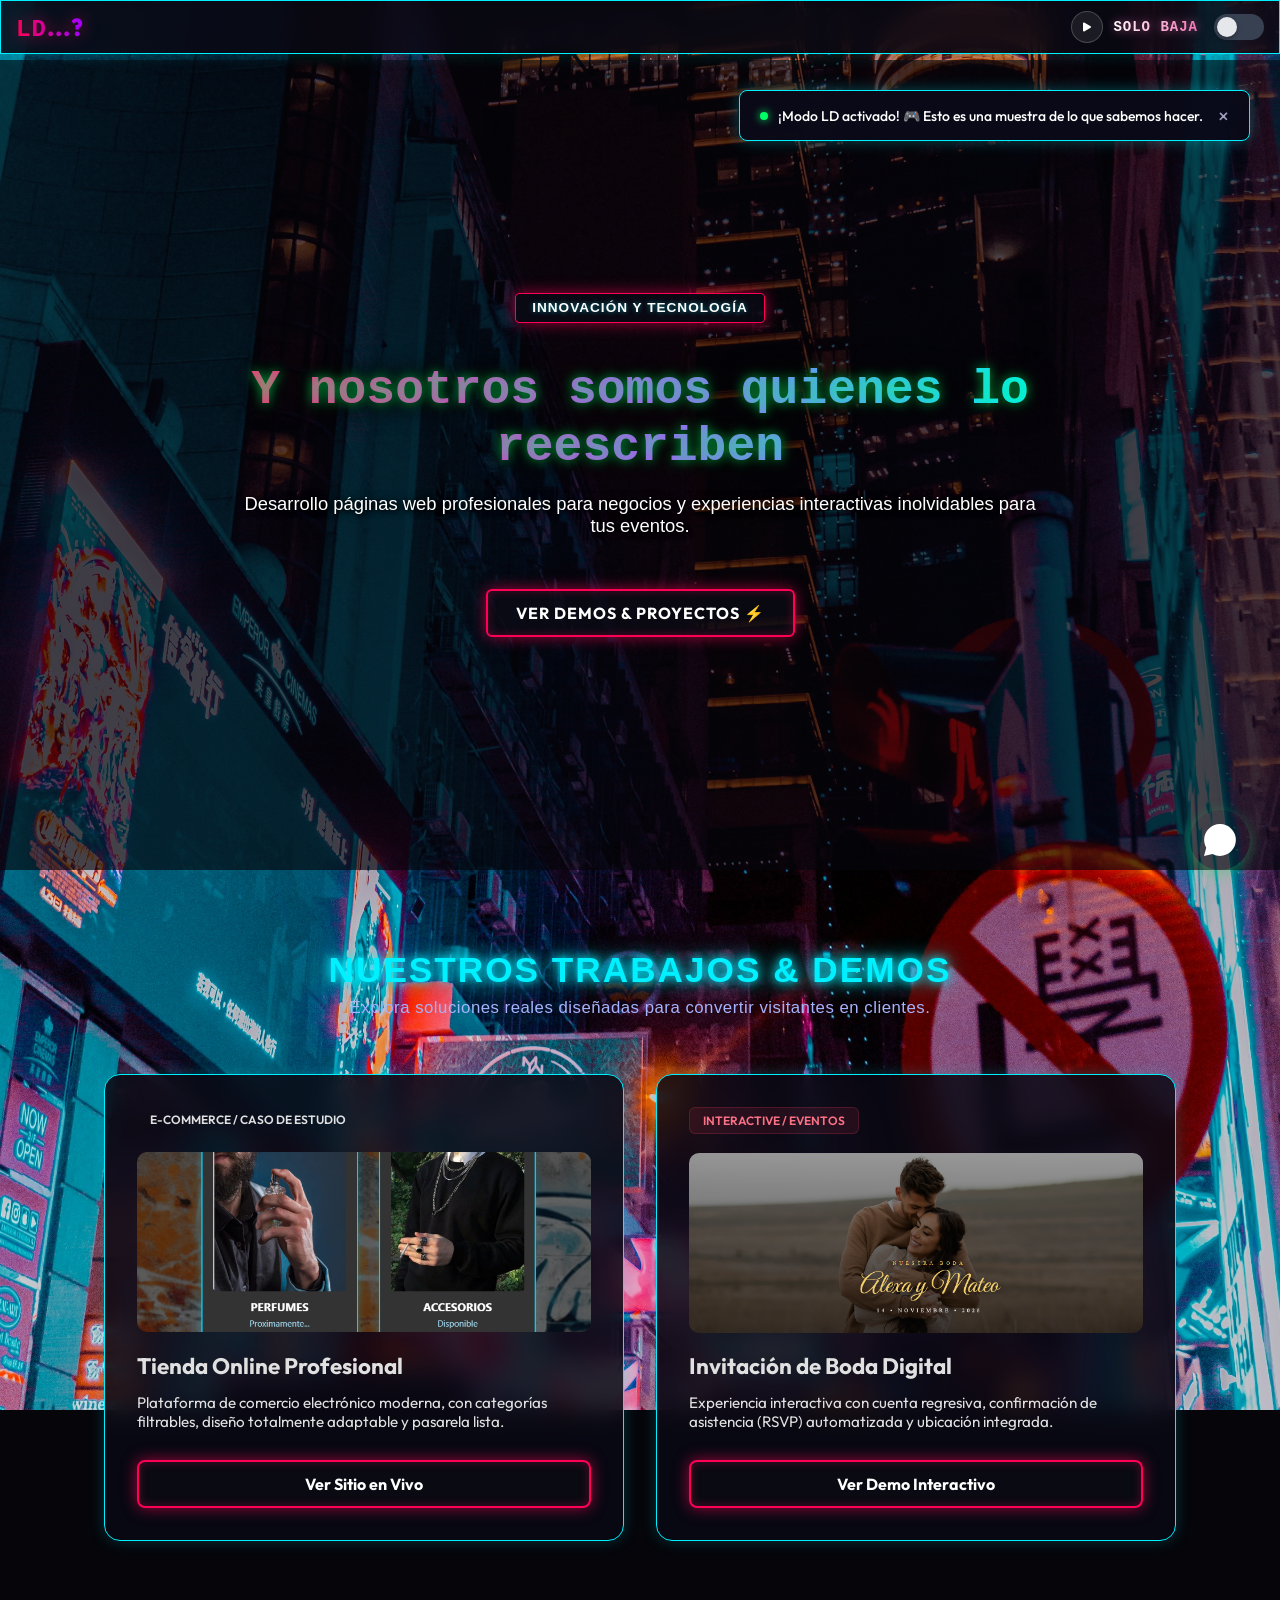
==== modo-ld.html @ 7ead61c2 "Mejoras Modo LD: Estilos neon, correccion de scroll y efecto 3D" ====
<!DOCTYPE html>
<html lang="es">
<head>
    <meta charset="UTF-8">
    <meta name="viewport" content="width=device-width, initial-scale=1.0">
    <title>LD Studio | Ventas y Demos</title>
    <link rel="stylesheet" href="style.css">
    <link href="https://fonts.googleapis.com/css2?family=Outfit:wght@300;400;600;700&display=swap" rel="stylesheet">
</head>
<body class="page-ld-custom">

    <!-- Header / Navegacion (Apunta de regreso al index normal) -->
  <header class="navbar">
        <div class="logo">LD<span>...?</span></div>
        
        <!-- Contenedor ordenado para que no se amontonen -->
        <div class="nav-actions">
            <!-- Botón de Reproducir Música -->
            <button id="music-btn" class="music-header-btn" title="Reproducir música">
                <svg id="music-icon" xmlns="http://www.w3.org/2000/svg" width="16" height="16" fill="currentColor" viewBox="0 0 16 16">
                    <path d="m11.596 8.697-6.363 3.692c-.54.313-1.233-.066-1.233-.697V4.308c0-.63.693-1.01 1.233-.696l6.363 3.692a.802.802 0 0 1 0 1.393z"/>
                </svg>
            </button>

            <!-- Tu switch de Modo Normal / Solo baja -->
            <a href="index.html" class="toggle-container">
                <span class="toggle-text">SOLO BAJA</span>
                <div class="toggle-switch">
                    <div class="toggle-knob"></div>
                </div>
            </a>
        </div>
    </header>
<!-- Notificación de Bienvenida Estilo Terminal/Gaming -->
    <div id="welcome-toast" class="gaming-toast">
        <div class="toast-content">
            <span class="toast-dot"></span>
            <p>¡Modo LD activado! 🎮 Esto es una muestra de lo que sabemos hacer.</p>
        </div>
        <button id="close-toast" class="toast-close">&times;</button>
    </div>
    <!-- Audio oculto -->
    <audio id="bg-audio" loop>
        <source src="img/tu-cancion.mp3" type="audio/mpeg">
    </audio>

   <!-- Sección Hero (Modo LD con texto original) -->
<section class="hero">
    <div class="hero-content">
        <!-- Badge -->
        <span class="badge">INNOVACIÓN Y TECNOLOGÍA</span>
        
        <!-- Título principal -->
      <h1 class="matrix-title">
    Y nosotros somos quienes lo reescriben
</h1>
        <!-- Párrafo -->
        <p>Desarrollo páginas web profesionales para negocios y experiencias interactivas inolvidables para tus eventos.</p>
        
        <!-- Botón -->
        <a href="#proyectos" class="btn-gaming">VER DEMOS &amp; PROYECTOS ⚡</a>
    </div>
</section>

    <!-- Sección de Portafolio / Demos -->
    <section id="proyectos" class="portfolio">
        <div class="section-title">
            <h2>Nuestros Trabajos & Demos</h2>
            <p>Explora soluciones reales diseñadas para convertir visitantes en clientes.</p>
        </div>

        <div class="portfolio-grid">
            <!-- Tarjeta 1: Tienda Online -->
            <div class="card">
                <div class="card-tag ecom">E-Commerce / Caso de Estudio</div>
                <div class="card-preview">
                    <img src="img/demo-tienda.jpg" alt="Vista previa Tienda Online">
                </div>
                <div class="card-body">
                    <h3>Tienda Online Profesional</h3>
                    <p>Plataforma de comercio electrónico moderna, con categorías filtrables, diseño totalmente adaptable y pasarela lista.</p>
                    <a href="https://jdsupply.netlify.app" target="_blank" class="card-btn">Ver Sitio en Vivo</a>
                </div>
            </div>

            <!-- Tarjeta 2: Invitación de Boda -->
            <div class="card">
                <div class="card-tag event">Interactive / Eventos</div>
                <div class="card-preview">
                    <img src="img/demo-boda.jpg" alt="Vista previa Invitacion de Boda">
                </div>
                <div class="card-body">
                    <h3>Invitación de Boda Digital</h3>
                    <p>Experiencia interactiva con cuenta regresiva, confirmación de asistencia (RSVP) automatizada y ubicación integrada.</p>
                    <a href="https://ldfgxd.github.io/demo/" target="_blank" class="card-btn">Ver Demo Interactivo</a>
                </div>
            </div>
        </div>
    </section>

    <!-- Boton Flotante de WhatsApp -->
    <a href="https://wa.me/TU_NUMERO_AQUI" target="_blank" class="whatsapp-float" title="Escríbenos!">
        <svg xmlns="http://www.w3.org/2000/svg" width="32" height="32" fill="currentColor" viewBox="0 0 16 16">
            <path d="M13.601 2.326A7.85 7.85 0 0 0 7.994 0C3.627 0 .068 3.558.064 7.926c0 1.399.366 2.76 1.057 3.965L0 16l4.204-1.02a7.9 7.9 0 0 0 3.79.965h.004c4.368 0 7.926-3.558 7.93-7.93A7.9 7.9 0 0 0 13.601 2.326z"/>
        </svg>
    </a>

    <script src="script.js"></script>
</body>
</html>
---- style.css ----
/* Variables de diseño y colores tecnológicos */
:root {
    --bg-color: #05050a;       /* Negro casi puro, fondo de pantalla de PC Gamer */
    --card-bg: #0d1117;       /* Un gris muy oscuro para las tarjetas */
    --neon-cyan: #00f0ff;     /* Cian eléctrico para textos y bordes */
    --neon-pink: #ff0055;     /* Rosa neón para acentos (opcional) */
    --text-main: #e0e0e0;     /* Gris claro para texto normal */
    --code-font: 'Space Grotesk', sans-serif; /* Asegúrate de usar esta fuente */
}

/* Estilos Generales */
* {
    margin: 0;
    padding: 0;
    box-sizing: border-box;
    font-family: 'Outfit', sans-serif;
}

body {
    background-color: var(--bg-color);
    color: var(--text-main);
    font-family: var(--code-font);
    /* Agregamos una textura sutil de rejilla/escaneo de fondo */
    background-image: radial-gradient(rgba(0, 240, 255, 0.03) 1px, transparent 1px);
    background-size: 5px 5px;
}

/* Header / Navbar */
.navbar {
    position: fixed;
    top: 0;
    left: 0;
    width: 100%;
    display: flex;
    justify-content: space-between;
    align-items: center;
    padding: 1.2rem 5%;
    background: rgba(11, 15, 25, 0.85);
    backdrop-filter: blur(10px);
    border-bottom: 1px solid var(--border-color);
    z-index: 100;
}

.logo {
    font-size: 1.5rem;
    font-weight: 700;
    letter-spacing: 1px;
    color: var(--text-main);
}

.logo span {
    color: var(--accent-color);
}

.btn-nav {
    background: transparent;
    border: 1px solid var(--accent-color);
    color: var(--accent-color);
    padding: 0.5rem 1.2rem;
    border-radius: 8px;
    font-weight: 600;
    text-decoration: none;
    transition: all 0.3s ease;
}

.btn-nav:hover {
    background: var(--accent-color);
    color: var(--bg-color);
    box-shadow: 0 0 15px rgba(56, 189, 248, 0.4);
}

/* Sección Hero */
.hero {
    min-height: 90vh;
    display: flex;
    align-items: center;
    justify-content: center;
    text-align: center;
    padding: 0 1rem;
    margin-top: 60px;
    background: radial-gradient(circle at center, rgba(56, 189, 248, 0.05) 0%, transparent 70%);
}

.hero-content {
    max-width: 800px;
}

.badge {
    display: inline-block;
    padding: 0.4rem 1rem;
    background: rgba(0, 240, 255, 0.05); /* Fondo cian oscuro transparente */
    color: var(--neon-cyan, #00f0ff); /* Color neón */
    border-radius: 4px; /* Esquinas más rectas y técnicas */
    font-size: 0.85rem;
    font-weight: 600;
    font-family: var(--code-font, 'Space Grotesk', sans-serif);
    text-transform: uppercase;
    letter-spacing: 1px;
    margin-bottom: 1.5rem;
    border: 1px solid var(--neon-cyan, #00f0ff); /* Borde cian brilloso */
    text-shadow: 0 0 5px rgba(0, 240, 255, 0.5);
    box-shadow: 0 0 10px rgba(0, 240, 255, 0.15);
}

.hero h1 {
    font-size: 3rem;
    font-weight: 700;
    margin-bottom: 1rem;
    line-height: 1.2;
}

.gradient-text {
    background: var(--accent-gradient);
    -webkit-background-clip: text;
    -webkit-text-fill-color: transparent;
}

.hero p {
    color: #94a3b8; /* Gris claro azulado súper legible */
    font-size: 1.15rem;
    margin-bottom: 2rem;
    font-family: var(--code-font, 'Space Grotesk', sans-serif);
}
.btn-primary {
    display: inline-flex;
    align-items: center;
    justify-content: center;
    background: rgba(0, 240, 255, 0.1); /* Fondo translúcido neón */
    border: 2px solid var(--neon-cyan, #00f0ff); /* Borde cian brilloso */
    color: var(--neon-cyan, #00f0ff); /* Texto neón */
    padding: 0.8rem 2rem;
    border-radius: 6px;
    font-weight: 700;
    font-family: var(--code-font, 'Space Grotesk', sans-serif);
    text-transform: uppercase;
    letter-spacing: 1px;
    text-decoration: none;
    box-shadow: 0 0 15px rgba(0, 240, 255, 0.2);
    transition: all 0.3s ease;
}

.btn-primary:hover {
    transform: translateY(-3px);
    box-shadow: 0 10px 25px rgba(56, 189, 248, 0.4);
}

/* Sección Portafolio / Demos */
.portfolio {
    padding: 5rem 5%;
    max-width: 1200px;
    margin: 0 auto;
}

.section-title {
    text-align: center;
    margin-bottom: 3.5rem;
}

.section-title h2 {
    font-size: 2.2rem;
    margin-bottom: 0.5rem;
    font-family: var(--code-font);
    text-transform: uppercase;
    letter-spacing: 2px;
    color: #ffffff;
    text-shadow: 0 0 10px var(--neon-cyan), 0 0 20px var(--neon-cyan);
}

.section-title p {
    color: #a5b4fc; /* Un tono azulado/morado suave estilo interfaz */
    font-family: var(--code-font);
    letter-spacing: 0.5px;
    font-size: 1.05rem;
}
.portfolio-grid {
    display: grid;
    grid-template-columns: repeat(auto-fit, minmax(320px, 1fr));
    gap: 2rem;
}

/* Tarjetas con efecto Glassmorphism y Hover */
.card {
    background: var(--card-bg);
    border: 1px solid var(--border-color);
    border-radius: 16px;
    padding: 2rem;
    backdrop-filter: blur(12px);
    transition: all 0.3s ease;
    display: flex;
    flex-direction: column;
    justify-content: space-between;
}

.card:hover {
    transform: translateY(-6px);
    border-color: rgba(56, 189, 248, 0.4);
    box-shadow: 0 12px 30px rgba(0, 0, 0, 0.5), 0 0 20px rgba(56, 189, 248, 0.1);
}

.card-tag {
    font-size: 0.75rem;
    font-weight: 600;
    text-transform: uppercase;
    padding: 0.3rem 0.8rem;
    border-radius: 6px;
    width: fit-content;
    margin-bottom: 1.2rem;
}

.card-tag.e-commerce {
    background: rgba(16, 185, 129, 0.1);
    color: #34d399;
    border: 1px solid rgba(16, 185, 129, 0.2);
}

.card-tag.event {
    background: rgba(244, 63, 94, 0.1);
    color: #fb7185;
    border: 1px solid rgba(244, 63, 94, 0.2);
}

.card-body h3 {
    font-size: 1.4rem;
    margin-bottom: 0.8rem;
}

.card-body p {
    color: var(--text-muted);
    font-size: 0.95rem;
    margin-bottom: 1.8rem;
}

.card-btn {
    display: inline-flex;
    align-items: center;
    color: var(--accent-color);
    text-decoration: none;
    font-weight: 600;
    transition: gap 0.3s ease;
}

.card-btn:hover {
    gap: 8px;
    text-decoration: underline;
}

/* Botón Flotante de WhatsApp con animación de pulso */
.whatsapp-float {
    position: fixed;
    bottom: 30px;
    right: 30px;
    background-color: var(--whatsapp-color);
    color: white;
    width: 60px;
    height: 60px;
    border-radius: 50%;
    display: flex;
    align-items: center;
    justify-content: center;
    box-shadow: 0 4px 15px rgba(37, 211, 102, 0.4);
    z-index: 1000;
    transition: transform 0.3s ease;
    animation: pulse-whatsapp 2s infinite;
}

.whatsapp-float:hover {
    transform: scale(1.1);
}

@keyframes pulse-whatsapp {
    0% {
        box-shadow: 0 0 0 0 rgba(37, 211, 102, 0.6);
    }
    70% {
        box-shadow: 0 0 0 15px rgba(37, 211, 102, 0);
    }
    100% {
        box-shadow: 0 0 0 0 rgba(37, 211, 102, 0);
    }
}

/* Responsive para celulares */
@media (max-width: 768px) {
    .hero h1 {
        font-size: 2.2rem;
    }
}
/* Estilo para la vista previa de la tarjeta */
.card-preview {
    width: 100%;
    height: 180px;
    border-radius: 10px;
    overflow: hidden;
    margin-bottom: 1.2rem;
    border: 1px solid var(--border-color);
}

.card-preview img {
    width: 100%;
    height: 100%;
    object-fit: cover;
    transition: transform 0.5s ease;
}

/* Efecto de zoom sutil al pasar el mouse por toda la tarjeta */
.card:hover .card-preview img {
    transform: scale(1.05);
}
/* Estilo chingón para los botones de las tarjetas */
.card-btn {
    display: inline-flex;
    align-items: center;
    justify-content: center;
    gap: 8px;
    width: 100%;
    padding: 12px 20px;
    background: linear-gradient(135deg, #6366f1 0%, #a855f7 100%); /* Degradado moderno */
    color: #ffffff;
    font-weight: 600;
    text-decoration: none;
    border-radius: 8px;
    box-shadow: 0 4px 15px rgba(99, 102, 241, 0.3);
    transition: all 0.3s ease;
    border: 1px solid rgba(255, 255, 255, 0.1);
}

/* Efecto cuando pasas el cursor */
.card-btn:hover {
    background: linear-gradient(135deg, #4f46e5 0%, #9333ea 100%);
    transform: translateY(-3px); /* Se eleva un poquito */
    box-shadow: 0 6px 20px rgba(168, 85, 247, 0.5); /* Sombra más intensa y brillante */
}

/* Efecto al hacer clic */
.card-btn:active {
    transform: translateY(-1px);
}
/* --- Contenedor principal del enlace --- */
.toggle-container {
    display: flex;
    align-items: center;
    gap: 16px; /* Espacio entre el texto y el switch */
    text-decoration: none;
    cursor: pointer;
    transition: opacity 0.3s ease;
}

.toggle-container:hover {
    opacity: 0.8; /* Efecto hover sutil para todo el conjunto */
}

/* --- Estilo del texto --- */
.toggle-text {
    font-family: 'SF Mono', 'Courier New', monospace; /* Fuente técnica */
    font-size: 14px;
    font-weight: 600;
    text-transform: uppercase;
    letter-spacing: 1px;
    /* Gradiente de color tipo neón */
    background: linear-gradient(to right, #ffffff, #f472b6);
    -webkit-background-clip: text;
    background-clip: text;
    color: transparent;
    /* Resplandor del neón */
    filter: drop-shadow(0 0 5px rgba(244, 114, 182, 0.6));
}

/* --- Estilos del interruptor (El switch) --- */
.toggle-switch {
    position: relative;
    width: 50px; /* Ancho total del switch */
    height: 26px; /* Alto total del switch */
    background-color: #374151; /* Color de fondo cuando está "apagado" (gris oscuro) */
    border-radius: 50px; /* Bordes redondeados */
    transition: background-color 0.4s cubic-bezier(0.4, 0, 0.2, 1); /* Transición suave al cambiar */
}

/* --- El círculo que se desliza (Knob) --- */
.toggle-knob {
    position: absolute;
    top: 3px; /* Margen superior */
    left: 3px; /* Margen izquierdo */
    width: 20px; /* Ancho del círculo */
    height: 20px; /* Alto del círculo */
    background-color: #e5e7eb; /* Color del círculo (gris muy claro) */
    border-radius: 50%; /* Círculo perfecto */
    box-shadow: 0 2px 4px rgba(0, 0, 0, 0.3); /* Sombra sutil */
    transition: transform 0.4s cubic-bezier(0.4, 0, 0.2, 1); /* Transición suave del movimiento */
}

/* --- Efecto Hover: Cuando el mouse pasa sobre el CONJUNTO --- */
.toggle-container:hover .toggle-switch {
    background-color: #4b5563; /* Un gris un poco más claro al pasar el mouse */
}

.toggle-container:hover .toggle-knob {
    transform: translateX(2px); /* Pequeño movimiento del círculo al pasar el mouse */
}

/* --- Estilo "Encendido" (Opcional, si añades una clase .active con JS) --- */
/* Si tuvieras JS para activar el modo, usarías: .toggle-container.active .toggle-switch { ... } */
/* --- Efecto exclusivo SOLAMENTE cuando mantienes presionado el clic --- */

/* 1. Mueve el círculo a la derecha al hacer clic */
.toggle-container:active .toggle-knob {
    transform: translateX(24px);
    background-color: #ffffff;
}

/* 2. Pone el switch en azul neón al hacer clic */
.toggle-container:active .toggle-switch {
    background-color: #00f0ff;
    box-shadow: 0 0 12px rgba(0, 240, 255, 0.6);
}
/* --- MODO VIDEOJUEGO / GAMING --- */
body.page-ld-custom {
    background-image: url('img/fondo-gaming.jpg') !important;
    background-size: cover !important;
    background-position: center !important;
    background-repeat: no-repeat !important;
    background-attachment: fixed !important;
}

/* Tarjetas con estilo de panel de juego / interfaz HUD */
body.page-ld-custom .navbar,
body.page-ld-custom .card {
    background-color: rgba(10, 10, 20, 0.85) !important;
    border: 1px solid #00f0ff !important; /* Bordes color cian o azul gamer */
    box-shadow: 0 0 15px rgba(0, 240, 255, 0.2); /* Brillo sutil tipo neón */
}

/* Efecto para los títulos con onda gaming */
body.page-ld-custom h1, 
body.page-ld-custom h2 {
    color: #00f0ff !important;
}
/* --- ORGANIZACIÓN DE ACCIONES EN EL NAVBAR --- */
.nav-actions {
    display: flex;
    align-items: center;
    gap: 10px; /* Espacio exacto y cómodo entre el botón de música y el switch */
}

/* --- BOTÓN DE MÚSICA COMPACTO PARA EL HEADER --- */
.music-header-btn {
    background: rgba(255, 255, 255, 0.08);
    border: 1px solid rgba(255, 255, 255, 0.2);
    color: #ffffff;
    width: 32px;
    height: 32px;
    border-radius: 50%;
    display: flex;
    align-items: center;
    justify-content: center;
    cursor: pointer;
    transition: all 0.3s ease;
    flex-shrink: 0; /* Evita que el botón se deforme */
}

.music-header-btn:hover {
    background: rgba(255, 255, 255, 0.2);
    transform: scale(1.05);
}

.music-header-btn.playing {
    border-color: #00f0ff;
    color: #00f0ff;
    box-shadow: 0 0 8px rgba(0, 240, 255, 0.4);
}
/* --- AJUSTES RESPONSIVOS PARA MÓVILES --- */
@media screen and (max-width: 768px) {
    /* Hacemos que la barra superior ajuste los espacios automáticamente en celular */
    .navbar {
        padding: 10px 15px;
    }

    /* Reducimos ligeramente el tamaño del texto o de los márgenes si es necesario */
    .nav-actions {
        gap: 8px;
    }

    /* Ajustamos el tamaño del switch para que no estorbe en pantallas angostas */
    .toggle-container {
        padding: 4px 8px;
    }

    .toggle-text {
        font-size: 11px;
    }

    /* Aseguramos que el botón de música mantenga su círculo perfecto */
    .music-header-btn {
        width: 30px;
        height: 30px;
    }
}
/* --- NOTIFICACIÓN DE BIENVENIDA (GAMING TOAST) --- */
.gaming-toast {
    position: fixed;
    top: 90px;
    right: 30px;
    z-index: 1000;
    background: rgba(10, 10, 25, 0.95);
    border: 1px solid #00f0ff;
    box-shadow: 0 0 15px rgba(0, 240, 255, 0.3);
    padding: 12px 20px;
    border-radius: 8px;
    display: flex;
    align-items: center;
    gap: 15px;
    backdrop-filter: blur(10px);
    animation: slideInToast 0.5s ease forwards;
    transition: all 0.3s ease;
}

.toast-content {
    display: flex;
    align-items: center;
    gap: 10px;
    color: #ffffff;
    font-size: 14px;
    font-weight: 500;
}

/* Puntito parpadeante de estatus */
.toast-dot {
    width: 8px;
    height: 8px;
    background-color: #00ff66;
    border-radius: 50%;
    box-shadow: 0 0 8px #00ff66;
    animation: pulseDot 1.5s infinite;
}

.toast-close {
    background: transparent;
    border: none;
    color: #a0a0c0;
    font-size: 20px;
    cursor: pointer;
    transition: color 0.2s;
}

.toast-close:hover {
    color: #00f0ff;
}

/* Animaciones */
@keyframes slideInToast {
    from {
        opacity: 0;
        transform: translateY(-20px);
    }
    to {
        opacity: 1;
        transform: translateY(0);
    }
}

@keyframes pulseDot {
    0% { transform: scale(1); opacity: 1; }
    50% { transform: scale(1.4); opacity: 0.5; }
    100% { transform: scale(1); opacity: 1; }
}
/* BOTÓN GAMING / MODO LD */
.btn-gaming {
    display: inline-block;
    margin-top: 20px;
    padding: 12px 28px;
    background: transparent;
    color: #00f0ff;
    border: 2px solid #00f0ff;
    border-radius: 6px;
    font-weight: 700;
    text-decoration: none;
    letter-spacing: 1px;
    box-shadow: 0 0 10px rgba(0, 240, 255, 0.3);
    transition: all 0.3s ease;
}

.btn-gaming:hover {
    background: #00f0ff;
    color: #000;
    box-shadow: 0 0 20px rgba(0, 240, 255, 0.8);
    transform: translateY(-2px);
}
.matrix-title {
    font-family: 'Fira Code', 'Courier New', monospace;
    font-size: 2.2rem;
    color: #00ff66;
    text-shadow: 0 0 12px rgba(0, 255, 102, 0.7);
    margin: 15px 0;
    font-weight: 700;
}
/* --- OVERLAY OSCURO PARA MEJORAR CONTRASTE --- */
.hero {
    position: relative;
    /* Fondo oscuro semi-transparente sobre la imagen */
    background: rgba(5, 5, 12, 0.65) !important; 
}

/* --- TÍTULO PRINCIPAL CON MÁXIMA LEGIBILIDAD --- */
.page-ld-custom .matrix-title,
.page-ld-custom .hero h1 {
    font-family: 'Fira Code', 'Courier New', monospace !important;
    font-weight: 800 !important;
    
    /* Degradado Neón con tonos más brillantes */
    background: linear-gradient(90deg, #ff2a75 0%, #b84dff 50%, #00f0ff 100%) !important;
    -webkit-background-clip: text !important;
    background-clip: text !important;
    -webkit-text-fill-color: transparent !important;
    
    /* Sombra oscura fuerte alrededor de las letras para separarlas del fondo */
    filter: drop-shadow(0 0 12px rgba(0, 0, 0, 0.9)) 
            drop-shadow(0 0 4px #000000) !important;
}

/* --- BADGE SUPERIOR --- */
.page-ld-custom .badge {
    color: #ffffff !important;
    border: 1.5px solid #ff0055 !important;
    background: rgba(10, 10, 20, 0.85) !important;
    box-shadow: 0 0 15px rgba(255, 0, 85, 0.6) !important;
    font-weight: 700 !important;
    letter-spacing: 1px;
}

/* --- PÁRRAFO DESCRIPTIVO --- */
.page-ld-custom .hero p {
    color: #ffffff !important;
    /* Sombra negra detrás del texto blanco */
    text-shadow: 2px 2px 4px rgba(0, 0, 0, 0.9), 
                0 0 10px rgba(0, 0, 0, 0.8) !important;
    font-weight: 500 !important;
}

/* --- BOTÓN NEÓN --- */
.page-ld-custom .btn-gaming,
.page-ld-custom .card-btn {
    color: #ffffff !important;
    background: rgba(10, 10, 20, 0.8) !important;
    border: 2px solid #ff0055 !important;
    box-shadow: 0 0 15px rgba(255, 0, 85, 0.6), 
                inset 0 0 10px rgba(255, 0, 85, 0.3) !important;
    font-weight: 700 !important;
}
/* --- HEADER Y NAVBAR MODO LD --- */
.navbar {
    background: rgba(10, 10, 20, 0.85) !important;
    backdrop-filter: blur(12px) !important;
    border-bottom: 2px solid transparent !important;
    border-image: linear-gradient(90deg, #ff0055, #9d00ff, #00d4ff) 1 !important;
    padding: 10px 15px !important;
}

/* --- LOGO EN DEGRADADO ROJO Y MORADO --- */
.logo {
    font-family: 'Fira Code', 'Courier New', monospace !important;
    font-weight: 800 !important;
    
    /* Degradado de Rojo (#ff0055) a Morado (#9d00ff) */
    background: linear-gradient(90deg, #ff0055 0%, #9d00ff 100%) !important;
    -webkit-background-clip: text !important;
    background-clip: text !important;
    -webkit-text-fill-color: transparent !important;
    color: transparent !important;

    /* Brillo neón alrededor de las letras */
    filter: drop-shadow(0 0 8px rgba(255, 0, 85, 0.6)) !important;
}

/* Ajustes para pantalla móvil estrecha */
@media (max-width: 480px) {
    .navbar {
        display: flex !important;
        justify-content: space-between !important;
        align-items: center !important;
        gap: 8px !important;
    }

    /* Ajuste al texto 'SOLO BAJA' */
    .switch-label, 
    .navbar span {
        font-size: 11px !important;
        letter-spacing: 0.5px !important;
        color: #ff0055 !important;
        text-shadow: 0 0 5px rgba(255, 0, 85, 0.6) !important;
    }

    /* Botón de reproducción de música */
    .music-btn {
        transform: scale(0.85) !important;
    }
}
/* Prepara el contenedor para el espacio 3D */
.portfolio-grid {
    perspective: 1000px;
}

/* Configura las tarjetas para que giren suavemente sin perder calidad */
.card {
    transition: transform 0.15s ease-out;
    transform-style: preserve-3d;
    will-change: transform;
}
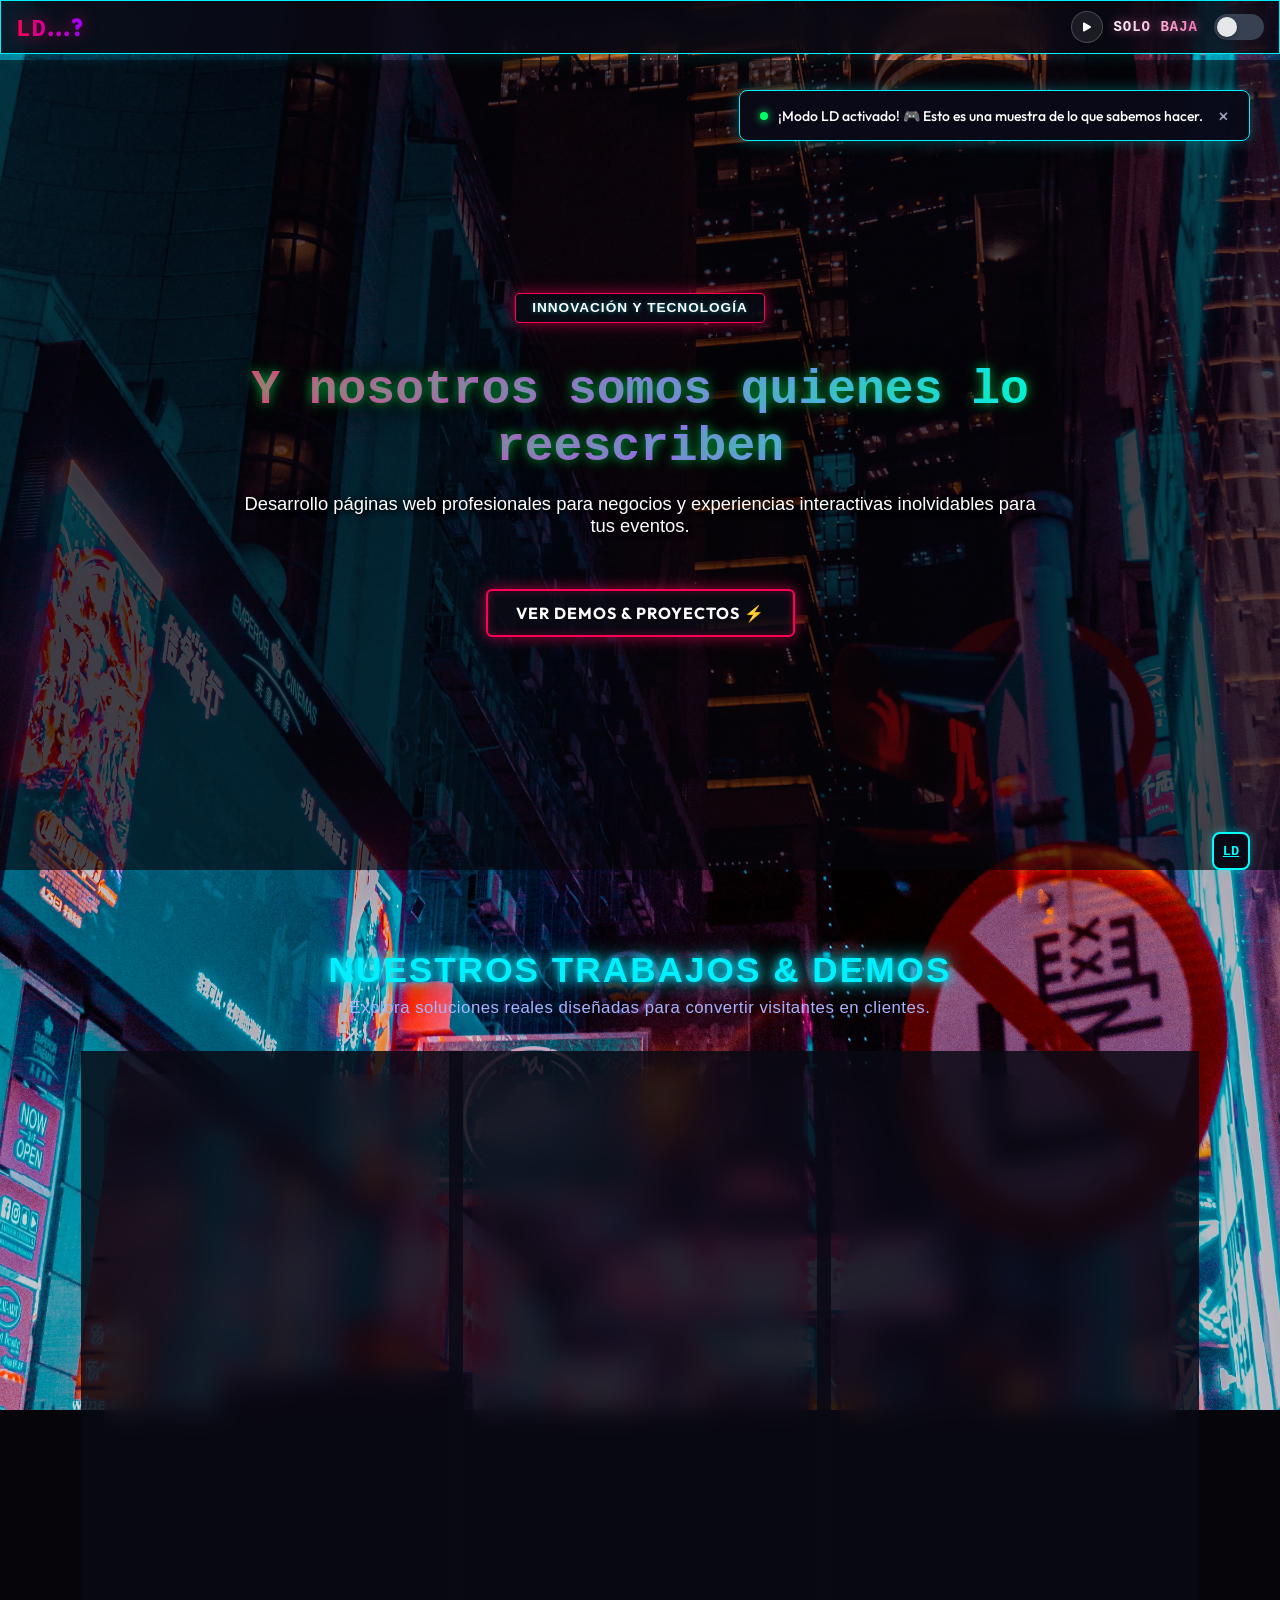
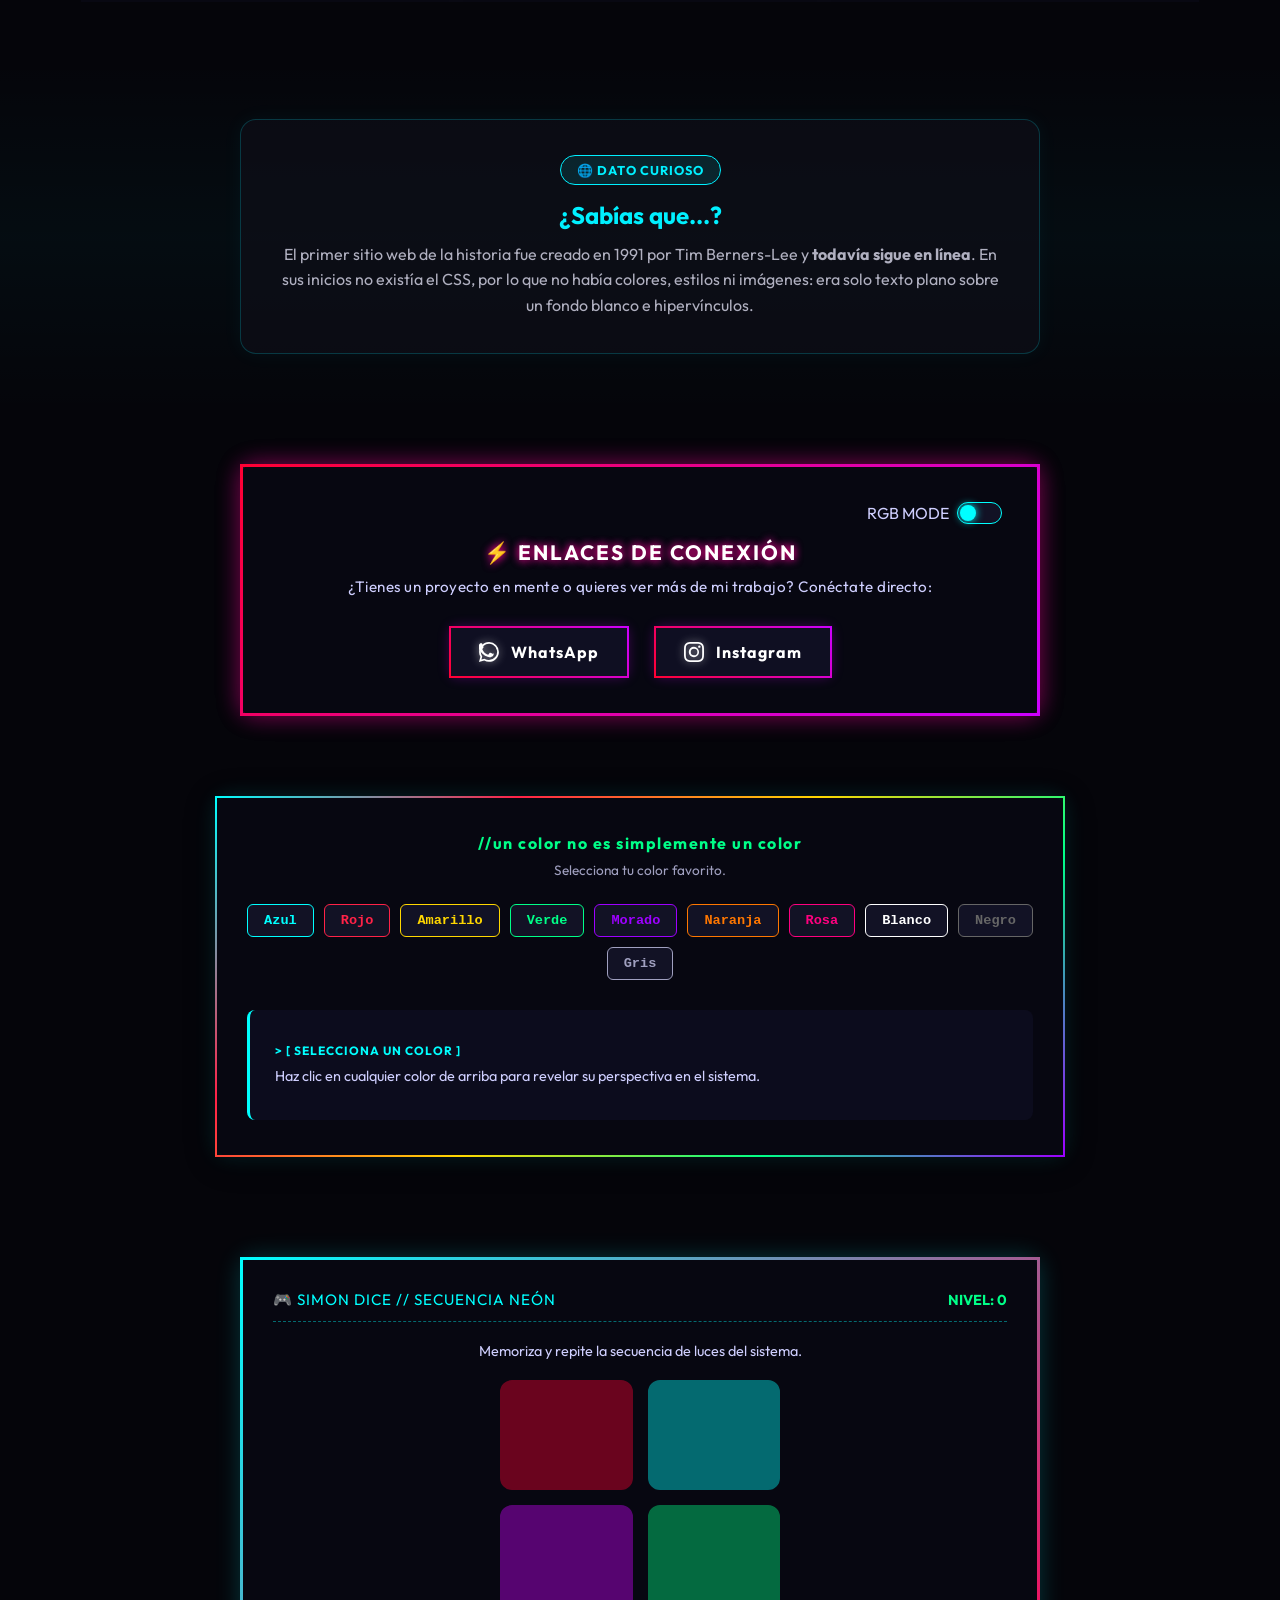
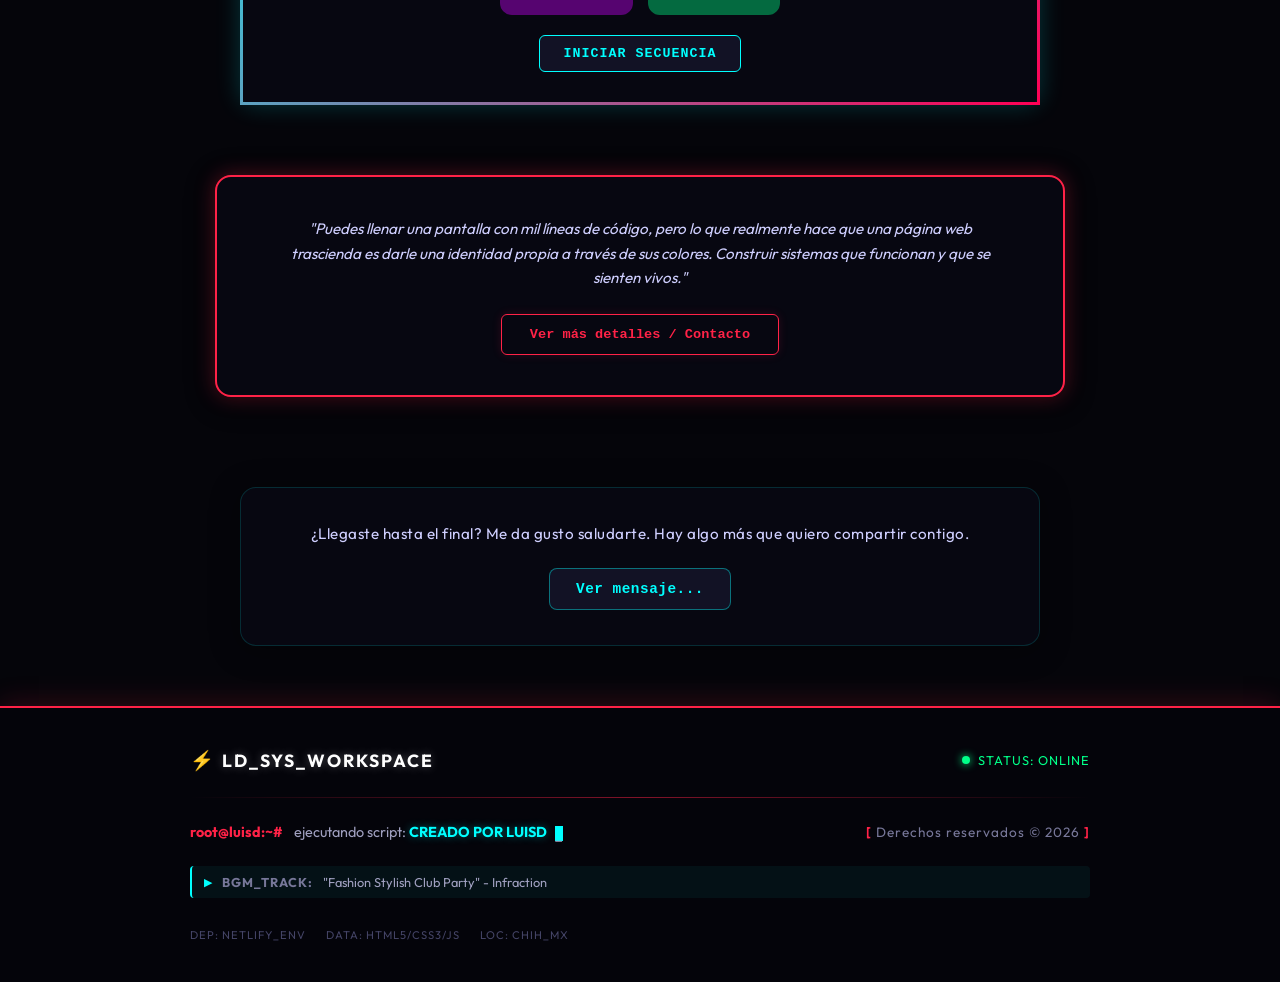
==== commit eb43c8a8: "feat: actualizacion de footer y estilos" ====
--- a/modo-ld.html
+++ b/modo-ld.html
@@ -95,16 +95,215 @@
                     <a href="https://ldfgxd.github.io/demo/" target="_blank" class="card-btn">Ver Demo Interactivo</a>
                 </div>
             </div>
+         <!-- Tarjeta 3: Tienda de Cosméticos -->
+        <div class="card">
+            <div class="card-tag ecom">E-Commerce / Cosmética</div>
+            <div class="card-preview">
+                <img src="img/demo-cosmetics.jpg" alt="Vista previa Tienda de Cosméticos">
+            </div>
+            <div class="card-body">
+                <h3>Tienda de Cosméticos</h3>
+                <p>Catálogo interactivo de productos de belleza y cuidado personal con interfaz cibernética.</p>
+              <a href="https://shopbyrigo.netlify.app" target="_blank" class="card-btn">Ver Sitio en Vivo</a>
+            </div>
+        </div>
         </div>
     </section>
-
+<!-- Sección Dato Curioso -->
+<section class="fact-section">
+    <div class="fact-container">
+        <span class="fact-tag">🌐 DATO CURIOSO</span>
+        <h2>¿Sabías que...?</h2>
+        <p>
+            El primer sitio web de la historia fue creado en 1991 por Tim Berners-Lee y <strong>todavía sigue en línea</strong>. En sus inicios no existía el CSS, por lo que no había colores, estilos ni imágenes: era solo texto plano sobre un fondo blanco e hipervínculos.
+        </p>
+    </div>
+</section>
     <!-- Boton Flotante de WhatsApp -->
-    <a href="https://wa.me/TU_NUMERO_AQUI" target="_blank" class="whatsapp-float" title="Escríbenos!">
-        <svg xmlns="http://www.w3.org/2000/svg" width="32" height="32" fill="currentColor" viewBox="0 0 16 16">
-            <path d="M13.601 2.326A7.85 7.85 0 0 0 7.994 0C3.627 0 .068 3.558.064 7.926c0 1.399.366 2.76 1.057 3.965L0 16l4.204-1.02a7.9 7.9 0 0 0 3.79.965h.004c4.368 0 7.926-3.558 7.93-7.93A7.9 7.9 0 0 0 13.601 2.326z"/>
-        </svg>
-    </a>
+   <a href="https://wa.me/6361141044" target="_blank" class="whatsapp-float ld-mode">
+    LD
+</a>
+       
 
     <script src="script.js"></script>
+    <!-- Sección de Contacto Directo con Interruptor -->
+<section class="contact-section">
+    <div class="contact-card" id="contactCard">
+        
+        <!-- Interruptor de colores integrado en la esquina superior -->
+        <div class="card-switch-container">
+            <span class="switch-label">RGB MODE</span>
+            <div class="toggle-container" id="cardToggleBtn">
+                <div class="toggle-switch">
+                    <div class="toggle-knob"></div>
+                </div>
+            </div>
+        </div>
+
+        <h3>⚡ ENLACES DE CONEXIÓN</h3>
+        <p>¿Tienes un proyecto en mente o quieres ver más de mi trabajo? Conéctate directo:</p>
+        
+        <div class="social-links-grid">
+            <!-- Botón de WhatsApp -->
+            <a href="https://wa.me/526361141044" target="_blank" class="cyber-link">
+                <svg class="link-icon" xmlns="http://www.w3.org/2000/svg" width="22" height="22" fill="currentColor" viewBox="0 0 16 16">
+                    <path d="M13.601 2.326A7.85 7.85 0 0 0 7.994 0C3.627 0 .068 3.558.064 7.926c0 1.399.366 2.76 1.057 3.965L0 16l4.204-1.102a7.9 7.9 0 0 0 3.79.965h.004c4.368 0 7.926-3.558 7.93-7.93A7.9 7.9 0 0 0 13.601 2.326zm-5.607 12.1a6.5 6.5 0 0 1-3.327-.916l-.238-.144-2.482.65.664-2.42-.155-.247a6.5 6.5 0 1 1 5.538 3.077z"/>
+                    <path d="M11.237 9.588c-.303-.152-1.79-.883-2.067-.983-.277-.1-.479-.152-.681.152-.202.303-.782.983-.958 1.185-.176.202-.353.227-.656.076-.303-.152-1.28-.472-2.438-1.5-.9-1.023-1.508-2.288-1.685-2.59-.176-.303-.018-.465.133-.616.136-.135.303-.353.454-.53.151-.176.202-.303.303-.503.1-.202.05-.378-.025-.53-.075-.152-.681-1.641-.933-2.246-.245-.589-.494-.509-.681-.519-.174-.009-.373-.01-.571-.01-.198 0-.521.074-.794.378-.273.304-1.04 1.016-1.04 2.479 0 1.463 1.065 2.876 1.213 3.077.149.202 2.096 3.2 5.077 4.487.709.306 1.263.489 1.694.626.712.226 1.36.194 1.872.118.571-.085 1.79-.732 2.042-1.44.252-.707.252-1.313.176-1.44-.076-.127-.277-.202-.58-.353z"/>
+                </svg>
+                WhatsApp
+            </a>
+            
+            <!-- Botón de Instagram -->
+            <a href="https://instagram.com/tu-usuario" target="_blank" class="cyber-link">
+                <svg class="link-icon" xmlns="http://www.w3.org/2000/svg" width="22" height="22" fill="currentColor" viewBox="0 0 16 16">
+                    <path d="M8 0C5.829 0 5.556.01 4.703.048 3.85.088 3.269.222 2.76.42a3.9 3.9 0 0 0-1.417.923A3.9 3.9 0 0 0 .42 2.76C.222 3.268.087 3.85.048 4.7.01 5.555 0 5.827 0 8.001c0 2.172.01 2.444.048 3.297.04.852.174 1.433.372 1.942.205.526.478.972.923 1.417.444.445.89.719 1.416.923.51.198 1.09.333 1.942.372C5.555 15.99 5.827 16 8 16s2.444-.01 3.298-.048c.851-.04 1.434-.174 1.943-.372a3.9 3.9 0 0 0 1.416-.923c.445-.445.718-.891.923-1.417.197-.509.332-1.09.372-1.942C15.99 10.445 16 10.173 16 8s-.01-2.445-.048-3.299c-.04-.851-.175-1.433-.372-1.941a3.9 3.9 0 0 0-.923-1.417A3.9 3.9 0 0 0 13.24.42c-.51-.198-1.092-.333-1.943-.372C10.443.01 10.172 0 7.998 0zm-.717 1.442h.718c2.136 0 2.389.007 3.232.046.78.035 1.204.166 1.486.275.373.145.64.319.92.599.28.28.453.546.598.92.11.281.24.705.275 1.485.039.843.047 1.096.047 3.231s-.008 2.389-.047 3.232c-.035.78-.166 1.203-.275 1.485a2.5 2.5 0 0 1-.599.919c-.28.28-.546.453-.92.598-.282.11-.705.24-1.485.276-.843.038-1.096.047-3.232.047s-2.39-.009-3.233-.047c-.78-.036-1.203-.166-1.485-.276a2.5 2.5 0 0 1-.92-.598 2.5 2.5 0 0 1-.6-.92c-.109-.281-.24-.705-.275-1.485-.038-.843-.046-1.096-.046-3.233s.008-2.388.046-3.231c.036-.78.166-1.204.276-1.486.145-.373.319-.64.599-.92.28-.28.546-.453.92-.598.282-.11.705-.24 1.485-.276.738-.034 1.024-.044 2.515-.045zm4.988 1.328a.96.96 0 1 0 0 1.92.96.96 0 0 0 0-1.92m-4.27 1.122a4.109 4.109 0 1 0 0 8.217 4.109 4.109 0 0 0 0-8.217m0 1.441a2.668 2.668 0 1 1 0 5.335 2.668 2.668 0 0 1 0-5.335"/>
+                </svg>
+                Instagram
+            </a>
+        </div>
+    </div>
+</section>
+<!-- Sección de Espectro Cromático y Filosofía -->
+<section class="color-philosophy-section">
+    <div class="color-card">
+        <div class="color-card-header">
+            <h3>//un color no es simplemente un color</h3>
+            <p>Selecciona tu color favorito.</p>
+        </div>
+        
+        <!-- Botones de la gama completa -->
+        <div class="color-picker-grid">
+            <button class="color-btn" data-color="blue" style="--btn-color: #00ffff;">Azul</button>
+            <button class="color-btn" data-color="red" style="--btn-color: #ff2247;">Rojo</button>
+            <button class="color-btn" data-color="yellow" style="--btn-color: #ffd700;">Amarillo</button>
+            <button class="color-btn" data-color="green" style="--btn-color: #00ff88;">Verde</button>
+            <button class="color-btn" data-color="purple" style="--btn-color: #9d00ff;">Morado</button>
+            <button class="color-btn" data-color="orange" style="--btn-color: #ff7700;">Naranja</button>
+            <button class="color-btn" data-color="pink" style="--btn-color: #ff007f;">Rosa</button>
+            <button class="color-btn" data-color="white" style="--btn-color: #ffffff;">Blanco</button>
+            <button class="color-btn" data-color="black" style="--btn-color: #666666;">Negro</button>
+            <button class="color-btn" data-color="gray" style="--btn-color: #a0a0c0;">Gris</button>
+        </div>
+
+        <!-- Pantalla de la frase dinámica -->
+        <div class="phrase-display-box" id="phraseDisplay">
+            <span class="phrase-tag">> [ SELECCIONA UN COLOR ]</span>
+            <p id="phraseText">Haz clic en cualquier color de arriba para revelar su perspectiva en el sistema.</p>
+        </div>
+    </div>
+</section>
+<!-- Sección del Minijuego: Simón Dice Neón -->
+<section class="game-section">
+    <div class="simon-card" id="simonCard">
+        <div class="simon-header">
+            <span class="simon-title">🎮 SIMON DICE // SECUENCIA NEÓN</span>
+            <span class="simon-score" id="simonScore">NIVEL: 0</span>
+        </div>
+        
+        <div class="simon-body">
+            <p id="simonInstruction">Memoriza y repite la secuencia de luces del sistema.</p>
+            
+            <!-- Los 4 botones de colores neón -->
+            <div class="simon-grid">
+                <div class="simon-pad pad-red" data-color="red" id="padRed"></div>
+                <div class="simon-pad pad-cyan" data-color="cyan" id="padCyan"></div>
+                <div class="simon-pad pad-purple" data-color="purple" id="padPurple"></div>
+                <div class="simon-pad pad-green" data-color="green" id="padGreen"></div>
+            </div>
+
+            <button id="simonStartBtn" class="cyber-btn-game">INICIAR SECUENCIA</button>
+        </div>
+    </div>
+</section>
+<!-- Sección independiente con tarjeta de bordes rojos -->
+<section class="identity-card-section">
+    <div class="identity-card">
+        <p class="identity-quote">
+            "Puedes llenar una pantalla con mil líneas de código, pero lo que realmente hace que una página web trascienda es darle una identidad propia a través de sus colores. Construir sistemas que funcionan y que se sienten vivos."
+        </p>
+        <a href="https://wa.me/52614XXXXXXXX?text=Hola,%20estoy%20interesado%20en%20crear%20una%20página%20web%20contigo." target="_blank" class="identity-btn">
+            Ver más detalles / Contacto
+        </a>
+    </div>
+</section>
+<!-- Sección de Mensaje Especial -->
+<section class="secret-gate-section">
+    <div class="secret-gate-card">
+        <div class="gate-body">
+            <span class="gate-subtitle">¿Llegaste hasta el final? Me da gusto saludarte. Hay algo más que quiero compartir contigo.</span>
+            <button id="gateBtn" class="cyber-btn-gate">Ver mensaje...</button>
+        </div>
+        
+        <!-- Panel Desplegable -->
+        <div class="secret-panel" id="secretPanel">
+            <div class="panel-title">REFLEXIONES Y PERSPECTIVAS</div>
+            <div class="price-grid">
+                <div class="price-item">
+                    <span class="service-name">Sobre el origen</span>
+                    <span class="service-desc">"No importa qué tan chico sea el mapa donde empiece tu historia; la escala de tu trabajo la defines tú con cada línea de código."</span>
+                </div>
+                <div class="price-item">
+                    <span class="service-name">Sobre la constancia</span>
+                    <span class="service-desc">"Desde cualquier rincón del desierto se puede conectar con el mundo entero. La distancia física ya no existe cuando dominas la lógica."</span>
+                </div>
+                <div class="price-item">
+                    <span class="service-name">Sobre la visión</span>
+                    <span class="service-desc">"Construir el futuro no requiere una gran ciudad, sino una mente dispuesta a transformar el entorno con talento y disciplina."</span>
+                </div>
+            </div>
+            <div class="panel-footer">
+                <p>Desde el corazón de Buenaventura, Chihuahua.</p>
+            </div>
+        </div>
+    </div>
+</section>
+<!-- Footer Pasado de Vergas - Estilo Terminal -->
+<footer class="cyber-footer">
+    <div class="cyber-container">
+        
+        <!-- Parte superior: Marca y Estado -->
+        <div class="cyber-header">
+            <div class="cyber-brand">
+                <span class="cyber-icon">⚡</span>
+                <span class="cyber-title">LD_SYS_WORKSPACE</span>
+            </div>
+            <div class="cyber-status">
+                <div class="cyber-dot"></div>
+                <span>STATUS: ONLINE</span>
+            </div>
+        </div>
+
+        <div class="cyber-divider"></div>
+
+        <!-- Parte central: Creador y Derechos -->
+        <div class="cyber-main">
+            <div class="cyber-creator">
+                <span class="cyber-prompt">root@luisd:~#</span> 
+                <span class="cyber-text">ejecutando script: <span class="cyber-highlight">Creado por LuisD</span></span>
+                <span class="cyber-cursor">_</span>
+            </div>
+            <div class="cyber-rights">
+                <span class="brackets">[</span> Derechos reservados &copy; 2026 <span class="brackets">]</span>
+            </div>
+        </div>
+
+        <!-- Créditos de la rola (Nuevo) -->
+        <div class="cyber-audio">
+            <span class="audio-icon">▶</span>
+            <span class="audio-label">BGM_TRACK:</span>
+            <a href="https://youtu.be/jDA52b7I1ic" target="_blank" class="audio-link">
+                "Fashion Stylish Club Party" - Infraction
+            </a>
+        </div>
+
+        <!-- Parte inferior: Detalles técnicos -->
+        <div class="cyber-micro">
+            <span>DEP: NETLIFY_ENV</span>
+            <span>DATA: HTML5/CSS3/JS</span>
+            <span>LOC: CHIH_MX</span>
+        </div>
+
+    </div>
+</footer>
 </body>
 </html>
--- a/style.css
+++ b/style.css
@@ -1,3 +1,6 @@
+html {
+    scroll-behavior: smooth;
+}
 /* Variables de diseño y colores tecnológicos */
 :root {
     --bg-color: #05050a;       /* Negro casi puro, fondo de pantalla de PC Gamer */
@@ -285,6 +288,36 @@
         font-size: 2.2rem;
     }
 }
+/* Estilo exclusivo para el botón en Modo LD */
+.whatsapp-float.ld-mode {
+    background-color: #0a0a16;
+    color: #00ffff;
+    border-radius: 8px;
+    border: 2px solid #00ffff;
+    font-family: 'Courier New', Courier, monospace;
+    font-size: 0.85rem;
+    font-weight: bold;
+    width: 38px;      /* Forzamos un ancho más chico */
+    height: 38px;     /* Forzamos un alto más chico */
+    display: flex;
+    align-items: center;
+    justify-content: center;
+    padding: 0;       /* Quitamos padding estorboso */
+    box-shadow: 0 0 10px rgba(0, 255, 255, 0.4);
+    animation: pulse-ld 2s infinite;
+}
+.whatsapp-float.ld-mode:hover {
+    transform: scale(1.1);
+    background-color: #00ffff;
+    color: #000;
+    box-shadow: 0 0 25px rgba(0, 255, 255, 0.8);
+}
+
+@keyframes pulse-ld {
+    0% { box-shadow: 0 0 0 0 rgba(0, 255, 255, 0.6); }
+    70% { box-shadow: 0 0 0 15px rgba(0, 255, 255, 0); }
+    100% { box-shadow: 0 0 0 0 rgba(0, 255, 255, 0); }
+}
 /* Estilo para la vista previa de la tarjeta */
 .card-preview {
     width: 100%;
@@ -693,14 +726,942 @@
         transform: scale(0.85) !important;
     }
 }
-/* Prepara el contenedor para el espacio 3D */
-.portfolio-grid {
-    perspective: 1000px;
-}
-
-/* Configura las tarjetas para que giren suavemente sin perder calidad */
 .card {
-    transition: transform 0.15s ease-out;
-    transform-style: preserve-3d;
-    will-change: transform;
-}+    transition: transform 0.2s ease, box-shadow 0.2s ease;
+}
+
+/* Al presionar con el dedo en celular */
+.card:active {
+    transform: scale(0.98);
+    box-shadow: 0 0 20px rgba(255, 0, 85, 0.8);
+}
+/* Sección Dato Curioso */
+.fact-section {
+    width: 100%;
+    padding: 60px 20px;
+    display: flex;
+    justify-content: center;
+    background: linear-gradient(180deg, transparent, rgba(0, 240, 255, 0.03), transparent);
+}
+
+.fact-container {
+    max-width: 800px;
+    width: 100%;
+    background: rgba(15, 15, 25, 0.6);
+    border: 1px solid rgba(0, 240, 255, 0.2);
+    border-radius: 16px;
+    padding: 35px;
+    text-align: center;
+    box-shadow: 0 0 20px rgba(0, 240, 255, 0.05);
+}
+
+.fact-tag {
+    display: inline-block;
+    padding: 6px 16px;
+    background: rgba(0, 240, 255, 0.1);
+    color: #00f0ff;
+    border: 1px solid #00f0ff;
+    border-radius: 20px;
+    font-size: 0.8rem;
+    font-weight: bold;
+    letter-spacing: 1px;
+    margin-bottom: 15px;
+}
+
+.fact-container h2 {
+    font-size: 1.5rem;
+    margin-bottom: 12px;
+    color: #ffffff;
+}
+
+.fact-container p {
+    font-size: 1rem;
+    color: #b0b0c0;
+    line-height: 1.6;
+    margin: 0;
+}
+/* Sección de contactos con alto impacto visual */
+.contact-section {
+    width: 100%;
+    padding: 50px 20px;
+    display: flex;
+    justify-content: center;
+}
+
+.contact-card {
+    max-width: 800px;
+    width: 100%;
+    background: #070711;
+    border: 3px solid transparent;
+    border-image: linear-gradient(135deg, #ff0033, #cc00ff, #00ffff) 1;
+    border-radius: 14px;
+    padding: 35px;
+    font-family: 'Courier New', Courier, monospace;
+    text-align: center;
+    position: relative;
+    box-shadow: 0 0 25px rgba(255, 0, 51, 0.3), 0 0 25px rgba(204, 0, 255, 0.3);
+    animation: border-pulse 4s infinite alternate;
+}
+
+/* Animación para que el brillo del borde respire */
+@keyframes border-pulse {
+    0% {
+        box-shadow: 0 0 15px rgba(255, 0, 51, 0.3), 0 0 15px rgba(204, 0, 255, 0.3);
+    }
+    100% {
+        box-shadow: 0 0 30px rgba(255, 0, 51, 0.6), 0 0 30px rgba(204, 0, 255, 0.6), 0 0 10px rgba(0, 255, 255, 0.5);
+    }
+}
+
+.contact-card h3 {
+    color: #ffffff;
+    font-size: 1.3rem;
+    margin-bottom: 12px;
+    letter-spacing: 2px;
+    text-shadow: 0 0 8px rgba(255, 0, 51, 0.8), 0 0 8px rgba(204, 0, 255, 0.8);
+}
+
+.contact-card p {
+    color: #cfcfff;
+    font-size: 0.95rem;
+    margin-bottom: 30px;
+    letter-spacing: 0.5px;
+}
+
+.social-links-grid {
+    display: flex;
+    justify-content: center;
+    gap: 25px;
+    flex-wrap: wrap;
+}
+
+.cyber-link {
+    display: inline-flex;
+    align-items: center;
+    gap: 12px;
+    padding: 14px 28px;
+    background: #0f0f22;
+    color: #ffffff;
+    border: 2px solid transparent;
+    border-image: linear-gradient(45deg, #ff0033, #cc00ff) 1;
+    border-radius: 8px;
+    text-decoration: none;
+    font-weight: bold;
+    font-size: 1rem;
+    letter-spacing: 1px;
+    transition: all 0.3s cubic-bezier(0.4, 0, 0.2, 1);
+    box-shadow: 0 0 12px rgba(204, 0, 255, 0.25);
+    position: relative;
+    overflow: hidden;
+}
+
+/* Efecto hover agresivo y muy estilizado */
+.cyber-link:hover {
+    background: linear-gradient(45deg, #ff0033, #cc00ff);
+    color: #ffffff;
+    transform: translateY(-4px) scale(1.03);
+    box-shadow: 0 0 25px rgba(255, 0, 51, 0.8), 0 0 25px rgba(204, 0, 255, 0.8);
+    border-image: none;
+    border: 2px solid #ffffff;
+}
+
+.link-icon {
+    font-size: 1.2rem;
+    filter: drop-shadow(0 0 5px rgba(255, 255, 255, 0.6));
+}
+.cyber-link {
+    display: inline-flex;
+    align-items: center;
+    gap: 12px; /* Espacio entre el icono y el texto */
+    /* ... lo demás se queda igual ... */
+}
+
+.cyber-link .link-icon {
+    width: 20px;
+    height: 20px;
+    fill: currentColor;
+    filter: drop-shadow(0 0 4px rgba(255, 255, 255, 0.6));
+}
+/* --- ESTADOS DE LA TARJETA DE CONTACTO (NORMAL vs RGB ACTIVE) --- */
+
+/* 1. ESTADO NORMAL (Rojo / Morado) */
+.contact-card {
+    max-width: 800px;
+    width: 100%;
+    background: #070711;
+    border: 3px solid transparent;
+    border-image: linear-gradient(135deg, #ff0033, #cc00ff) 1;
+    border-radius: 14px;
+    padding: 35px;
+    font-family: 'Courier New', Courier, monospace;
+    text-align: center;
+    position: relative;
+    box-shadow: 0 0 25px rgba(255, 0, 51, 0.3), 0 0 25px rgba(204, 0, 255, 0.3);
+    transition: all 0.4s ease;
+}
+
+/* Textos y títulos en modo normal */
+.contact-card h3 {
+    color: #ffffff;
+    font-size: 1.3rem;
+    margin-bottom: 12px;
+    letter-spacing: 2px;
+    text-shadow: 0 0 8px rgba(255, 0, 51, 0.8), 0 0 8px rgba(204, 0, 255, 0.8);
+    transition: color 0.4s ease, text-shadow 0.4s ease;
+}
+
+.contact-card p, .switch-label {
+    color: #cfcfff;
+    transition: color 0.4s ease;
+}
+
+/* Botones internos en modo normal */
+.contact-card .cyber-link {
+    display: inline-flex;
+    align-items: center;
+    gap: 12px;
+    padding: 14px 28px;
+    background: #0f0f22;
+    color: #ffffff;
+    border: 2px solid transparent;
+    border-image: linear-gradient(45deg, #ff0033, #cc00ff) 1;
+    border-radius: 8px;
+    text-decoration: none;
+    font-weight: bold;
+    font-size: 1rem;
+    letter-spacing: 1px;
+    transition: all 0.3s ease;
+    box-shadow: 0 0 12px rgba(204, 0, 255, 0.25);
+}
+
+
+/* 2. ESTADO ACTIVADO POR EL INTERRUPTOR (Cyan / Verde Neón) */
+.contact-card.rgb-active {
+    border-image: linear-gradient(135deg, #00ffff, #00ff88) 1 !important;
+    box-shadow: 0 0 25px rgba(0, 255, 255, 0.4), 0 0 25px rgba(0, 255, 136, 0.4);
+}
+
+/* Títulos y textos cambian a tonos cyan/verde */
+.contact-card.rgb-active h3 {
+    color: #00ffff;
+    text-shadow: 0 0 8px rgba(0, 255, 255, 0.8), 0 0 8px rgba(0, 255, 136, 0.8);
+}
+
+.contact-card.rgb-active p, 
+.contact-card.rgb-active .switch-label {
+    color: #e0ffff;
+}
+
+/* Bordes y letras de los botones internos cambian a cyan/verde */
+.contact-card.rgb-active .cyber-link {
+    color: #00ffff;
+    border-image: linear-gradient(45deg, #00ffff, #00ff88) 1 !important;
+    box-shadow: 0 0 12px rgba(0, 255, 255, 0.3);
+}
+
+/* Efecto Hover para los botones cuando está en modo RGB */
+.contact-card.rgb-active .cyber-link:hover {
+    background: linear-gradient(45deg, #00ffff, #00ff88);
+    color: #000000;
+    box-shadow: 0 0 20px rgba(0, 255, 255, 0.8), 0 0 20px rgba(0, 255, 136, 0.8);
+    border-image: none;
+    border: 2px solid #ffffff;
+}
+
+/* Estilos extra del switch interno */
+.card-switch-container {
+    display: flex;
+    justify-content: flex-end;
+    align-items: center;
+    gap: 8px;
+    margin-bottom: 15px;
+}
+
+.contact-card .toggle-container {
+    cursor: pointer;
+    display: inline-block;
+}
+
+.contact-card .toggle-switch {
+    width: 45px;
+    height: 22px;
+    background: #121225;
+    border: 1px solid #00ffff;
+    border-radius: 20px;
+    position: relative;
+    transition: background 0.3s ease, border-color 0.3s ease;
+}
+
+.contact-card .toggle-knob {
+    width: 16px;
+    height: 16px;
+    background: #00ffff;
+    border-radius: 50%;
+    position: absolute;
+    top: 2px;
+    left: 2px;
+    transition: transform 0.3s ease, background 0.3s ease;
+    box-shadow: 0 0 8px #00ffff;
+}
+
+.contact-card.rgb-active .toggle-switch {
+    background: #00ff88;
+    border-color: #00ff88;
+}
+
+.contact-card.rgb-active .toggle-knob {
+    transform: translateX(23px);
+    background: #070711;
+    box-shadow: 0 0 10px #00ff88;
+}
+
+.social-links-grid {
+    display: flex;
+    justify-content: center;
+    gap: 25px;
+    flex-wrap: wrap;
+    margin-top: 20px;
+}
+
+.link-icon {
+    width: 20px;
+    height: 20px;
+    fill: currentColor;
+}
+/* Estilos para el minijuego Simón Dice */
+.game-section {
+    width: 100%;
+    padding: 40px 20px;
+    display: flex;
+    justify-content: center;
+}
+
+.simon-card {
+    max-width: 800px;
+    width: 100%;
+    background: #070711;
+    border: 3px solid transparent;
+    border-image: linear-gradient(135deg, #00ffff, #ff0055) 1;
+    border-radius: 14px;
+    padding: 30px;
+    font-family: 'Courier New', Courier, monospace;
+    text-align: center;
+    box-shadow: 0 0 25px rgba(0, 255, 255, 0.2);
+}
+
+.simon-header {
+    display: flex;
+    justify-content: space-between;
+    align-items: center;
+    border-bottom: 1px dashed rgba(0, 255, 255, 0.4);
+    padding-bottom: 12px;
+    margin-bottom: 20px;
+    flex-wrap: wrap;
+    gap: 10px;
+}
+
+.simon-title {
+    color: #00ffff;
+    font-size: 0.95rem;
+    letter-spacing: 1px;
+}
+
+.simon-score {
+    color: #00ff88;
+    font-size: 0.9rem;
+    font-weight: bold;
+}
+
+#simonInstruction {
+    color: #cfcfff;
+    font-size: 0.9rem;
+    margin-bottom: 20px;
+}
+
+/* Cuadrícula de los 4 botones neón */
+.simon-grid {
+    display: grid;
+    grid-template-columns: repeat(2, 1fr);
+    gap: 15px;
+    max-width: 280px;
+    margin: 0 auto 20px auto;
+}
+
+.simon-pad {
+    height: 110px;
+    border-radius: 12px;
+    cursor: pointer;
+    opacity: 0.4;
+    transition: opacity 0.15s ease, transform 0.1s ease, box-shadow 0.15s ease;
+}
+
+/* Colores base y efectos de encendido */
+.pad-red {
+    background: #ff0033;
+    border: 2px solid #ff0033;
+}
+.pad-red.active, .pad-red:active {
+    opacity: 1;
+    box-shadow: 0 0 25px #ff0033;
+    transform: scale(0.95);
+}
+
+.pad-cyan {
+    background: #00ffff;
+    border: 2px solid #00ffff;
+}
+.pad-cyan.active, .pad-cyan:active {
+    opacity: 1;
+    box-shadow: 0 0 25px #00ffff;
+    transform: scale(0.95);
+}
+
+.pad-purple {
+    background: #cc00ff;
+    border: 2px solid #cc00ff;
+}
+.pad-purple.active, .pad-purple:active {
+    opacity: 1;
+    box-shadow: 0 0 25px #cc00ff;
+    transform: scale(0.95);
+}
+
+.pad-green {
+    background: #00ff88;
+    border: 2px solid #00ff88;
+}
+.pad-green.active, .pad-green:active {
+    opacity: 1;
+    box-shadow: 0 0 25px #00ff88;
+    transform: scale(0.95);
+}
+
+/* Botón de inicio del juego */
+.cyber-btn-game {
+    background: #121225;
+    color: #00ffff;
+    border: 1px solid #00ffff;
+    padding: 10px 24px;
+    border-radius: 6px;
+    cursor: pointer;
+    font-family: 'Courier New', Courier, monospace;
+    font-weight: bold;
+    letter-spacing: 1px;
+    transition: all 0.3s ease;
+}
+
+.cyber-btn-game:hover {
+    background: #00ffff;
+    color: #000;
+    box-shadow: 0 0 15px #00ffff;
+}
+/* Estilos Limpios, Formales y Amigables */
+.secret-gate-section {
+    width: 100%;
+    padding: 30px 20px 60px 20px;
+    display: flex;
+    justify-content: center;
+}
+
+.secret-gate-card {
+    max-width: 800px;
+    width: 100%;
+    background: #070711;
+    border: 1px solid rgba(0, 255, 255, 0.15);
+    border-radius: 16px;
+    padding: 35px 30px;
+    font-family: 'Courier New', Courier, monospace;
+    text-align: center;
+    box-shadow: 0 4px 30px rgba(0, 0, 0, 0.4);
+    transition: all 0.3s ease;
+}
+
+.secret-gate-card:hover {
+    border-color: rgba(0, 255, 255, 0.3);
+    box-shadow: 0 0 20px rgba(0, 255, 255, 0.05);
+}
+
+.gate-subtitle {
+    color: #cfcfff;
+    font-size: 0.95rem;
+    display: block;
+    margin-bottom: 22px;
+    letter-spacing: 0.5px;
+    line-height: 1.5;
+}
+
+/* Botón Amigable y Elegante */
+.cyber-btn-gate {
+    background: #121225;
+    color: #00ffff;
+    border: 1px solid rgba(0, 255, 255, 0.4);
+    padding: 12px 26px;
+    border-radius: 8px;
+    cursor: pointer;
+    font-family: 'Courier New', Courier, monospace;
+    font-weight: bold;
+    font-size: 0.9rem;
+    letter-spacing: 0.5px;
+    transition: all 0.3s ease;
+}
+
+.cyber-btn-gate:hover {
+    background: #00ffff;
+    color: #070711;
+    border-color: #00ffff;
+    box-shadow: 0 0 15px rgba(0, 255, 255, 0.3);
+    transform: translateY(-2px);
+}
+
+/* Panel Desplegable */
+.secret-panel {
+    display: none;
+    margin-top: 30px;
+    border-top: 1px dashed rgba(0, 255, 255, 0.2);
+    padding-top: 25px;
+    text-align: left;
+    animation: fadeIn 0.4s ease-in-out;
+}
+
+.panel-title {
+    color: #00ff88;
+    font-size: 0.85rem;
+    font-weight: bold;
+    margin-bottom: 20px;
+    text-align: center;
+    letter-spacing: 1.5px;
+}
+
+.price-grid {
+    display: flex;
+    flex-direction: column;
+    gap: 15px;
+}
+
+.price-item {
+    background: #0c0c1d;
+    border-left: 2px solid #00ffff;
+    padding: 16px 20px;
+    border-radius: 6px;
+    display: flex;
+    flex-direction: column;
+    gap: 6px;
+}
+
+.service-name {
+    color: #00ffff;
+    font-weight: bold;
+    font-size: 0.9rem;
+}
+
+.service-desc {
+    color: #b8b8d0;
+    font-size: 0.85rem;
+    line-height: 1.5;
+}
+
+.panel-footer {
+    margin-top: 25px;
+    text-align: center;
+}
+
+.panel-footer p {
+    color: #a0a0c0;
+    font-size: 0.85rem;
+    font-style: italic;
+    letter-spacing: 0.5px;
+}
+
+@keyframes fadeIn {
+    from { opacity: 0; transform: translateY(-8px); }
+    to { opacity: 1; transform: translateY(0); }
+}
+/* Estilos para el espectro de colores */
+.color-philosophy-section {
+    width: 100%;
+    padding: 30px 20px 60px 20px;
+    display: flex;
+    justify-content: center;
+}
+
+.color-card {
+    max-width: 850px;
+    width: 100%;
+    background: #070711;
+    border: 1px solid rgba(0, 255, 255, 0.2);
+    border-radius: 16px;
+    padding: 35px 30px;
+    font-family: 'Courier New', Courier, monospace;
+    text-align: center;
+    box-shadow: 0 4px 30px rgba(0, 0, 0, 0.4);
+}
+
+.color-card-header h3 {
+    color: #00ff88;
+    font-size: 1rem;
+    margin-bottom: 8px;
+    letter-spacing: 1.5px;
+}
+
+.color-card-header p {
+    color: #a0a0c0;
+    font-size: 0.85rem;
+    margin-bottom: 25px;
+}
+
+/* Cuadrícula de botones */
+.color-picker-grid {
+    display: flex;
+    justify-content: center;
+    gap: 10px;
+    flex-wrap: wrap;
+    margin-bottom: 30px;
+}
+
+.color-btn {
+    background: #121225;
+    color: var(--btn-color);
+    border: 1px solid var(--btn-color);
+    padding: 8px 16px;
+    border-radius: 6px;
+    cursor: pointer;
+    font-family: 'Courier New', Courier, monospace;
+    font-size: 0.85rem;
+    font-weight: bold;
+    transition: all 0.3s ease;
+}
+
+.color-btn:hover, .color-btn.active {
+    background: var(--btn-color);
+    color: #070711;
+    box-shadow: 0 0 15px var(--btn-color);
+    transform: translateY(-2px);
+}
+
+/* Caja de visualización de la frase */
+.phrase-display-box {
+    background: #0c0c1d;
+    border-left: 3px solid #00ffff;
+    padding: 20px 25px;
+    border-radius: 8px;
+    text-align: left;
+    min-height: 110px;
+    display: flex;
+    flex-direction: column;
+    justify-content: center;
+    gap: 8px;
+    transition: all 0.3s ease;
+}
+
+.phrase-tag {
+    color: #00ffff;
+    font-size: 0.75rem;
+    font-weight: bold;
+    letter-spacing: 1px;
+}
+
+#phraseText {
+    color: #cfcfff;
+    font-size: 0.9rem;
+    line-height: 1.5;
+}
+/* Estilos actualizados para la tarjeta con borde multicolor continuo */
+.color-card {
+    max-width: 850px;
+    width: 100%;
+    background: #070711;
+    /* Creamos un borde con un degradado que incluye los tonos principales */
+    border: 2px solid transparent;
+    border-image: linear-gradient(135deg, #00ffff, #ff2247, #ffd700, #00ff88, #9d00ff) 1;
+    border-radius: 16px;
+    padding: 35px 30px;
+    font-family: 'Courier New', Courier, monospace;
+    text-align: center;
+    box-shadow: 0 4px 30px rgba(0, 0, 0, 0.4), 0 0 20px rgba(0, 255, 255, 0.15);
+}
+/* Estilos para la tarjeta independiente con borde rojo resaltado */
+.identity-card-section {
+    width: 100%;
+    padding: 30px 20px 60px 20px;
+    display: flex;
+    justify-content: center;
+}
+
+.identity-card {
+    max-width: 850px;
+    width: 100%;
+    background: #070711;
+    border: 2px solid #ff2247;
+    border-radius: 16px;
+    padding: 40px 35px;
+    font-family: 'Courier New', Courier, monospace;
+    text-align: center;
+    box-shadow: 0 4px 30px rgba(0, 0, 0, 0.4), 0 0 20px rgba(255, 34, 71, 0.35);
+    display: flex;
+    flex-direction: column;
+    align-items: center;
+    gap: 24px;
+}
+
+.identity-quote {
+    color: #cfcfff;
+    font-size: 0.95rem;
+    line-height: 1.6;
+    font-style: italic;
+    max-width: 720px;
+    margin: 0;
+}
+
+.identity-btn {
+    display: inline-block;
+    background: transparent;
+    color: #ff2247;
+    border: 1px solid #ff2247;
+    padding: 12px 28px;
+    border-radius: 6px;
+    font-family: 'Courier New', Courier, monospace;
+    font-size: 0.85rem;
+    font-weight: bold;
+    text-decoration: none;
+    transition: all 0.3s ease;
+    box-shadow: 0 0 10px rgba(255, 34, 71, 0.15);
+}
+
+.identity-btn:hover {
+    background: #ff2247;
+    color: #070711;
+    box-shadow: 0 0 20px #ff2247;
+    transform: translateY(-2px);
+}
+/* Estilos del Footer Cyberpunk/Terminal */
+.cyber-footer {
+    width: 100%;
+    padding: 40px 20px;
+    background: #04040a;
+    font-family: 'Courier New', Courier, monospace;
+    display: flex;
+    justify-content: center;
+    position: relative;
+    overflow: hidden;
+    border-top: 2px solid #ff2247;
+    box-shadow: 0 -5px 25px rgba(255, 34, 71, 0.15);
+}
+
+.cyber-container {
+    max-width: 900px;
+    width: 100%;
+    display: flex;
+    flex-direction: column;
+    gap: 15px;
+}
+
+/* Cabecera del footer */
+.cyber-header {
+    display: flex;
+    justify-content: space-between;
+    align-items: center;
+    flex-wrap: wrap;
+}
+
+.cyber-brand {
+    display: flex;
+    align-items: center;
+    gap: 8px;
+}
+
+.cyber-icon {
+    color: #ff2247;
+    font-size: 1.2rem;
+}
+
+.cyber-title {
+    color: #fff;
+    font-size: 1.1rem;
+    font-weight: bold;
+    letter-spacing: 2px;
+    text-shadow: 0 0 10px rgba(255, 255, 255, 0.3);
+}
+
+.cyber-status {
+    display: flex;
+    align-items: center;
+    gap: 8px;
+    color: #00ff88;
+    font-size: 0.8rem;
+    letter-spacing: 1px;
+}
+
+.cyber-dot {
+    width: 8px;
+    height: 8px;
+    background-color: #00ff88;
+    border-radius: 50%;
+    box-shadow: 0 0 8px #00ff88;
+    animation: pulse 2s infinite;
+}
+
+/* Línea divisoria de neón */
+.cyber-divider {
+    width: 100%;
+    height: 1px;
+    background: linear-gradient(90deg, transparent, rgba(255, 34, 71, 0.5), transparent);
+    margin: 10px 0;
+}
+
+/* Parte Central */
+.cyber-main {
+    display: flex;
+    justify-content: space-between;
+    align-items: center;
+    flex-wrap: wrap;
+    gap: 20px;
+}
+
+.cyber-creator {
+    font-size: 0.9rem;
+    color: #a0a0c0;
+}
+
+.cyber-prompt {
+    color: #ff2247;
+    font-weight: bold;
+    margin-right: 8px;
+}
+
+.cyber-highlight {
+    color: #00ffff;
+    font-weight: bold;
+    text-transform: uppercase;
+    text-shadow: 0 0 8px rgba(0, 255, 255, 0.4);
+}
+
+.cyber-cursor {
+    display: inline-block;
+    width: 8px;
+    height: 15px;
+    background-color: #00ffff;
+    margin-left: 5px;
+    vertical-align: middle;
+    animation: blink 1s step-end infinite;
+}
+
+.cyber-rights {
+    color: #777799;
+    font-size: 0.85rem;
+    letter-spacing: 1px;
+}
+
+.brackets {
+    color: #ff2247;
+    font-weight: bold;
+}
+
+/* Detalles Micro (Abajo) */
+.cyber-micro {
+    display: flex;
+    justify-content: flex-start;
+    gap: 20px;
+    margin-top: 15px;
+    color: #444466;
+    font-size: 0.7rem;
+    letter-spacing: 1px;
+}
+
+/* Animaciones */
+@keyframes blink {
+    0%, 100% { opacity: 1; }
+    50% { opacity: 0; }
+}
+
+@keyframes pulse {
+    0% { transform: scale(0.95); opacity: 0.8; }
+    50% { transform: scale(1.2); opacity: 1; }
+    100% { transform: scale(0.95); opacity: 0.8; }
+}
+
+/* Responsividad para móviles */
+@media (max-width: 600px) {
+    .cyber-main {
+        flex-direction: column;
+        align-items: flex-start;
+    }
+    .cyber-micro {
+        flex-wrap: wrap;
+        gap: 10px;
+    }
+}
+/* Bloque del reproductor de audio en la terminal */
+.cyber-audio {
+    display: flex;
+    align-items: center;
+    flex-wrap: wrap;
+    gap: 10px;
+    margin-top: 10px;
+    padding: 8px 12px;
+    background: rgba(0, 255, 255, 0.05);
+    border-left: 2px solid #00ffff;
+    border-radius: 4px;
+    font-size: 0.8rem;
+}
+
+.audio-icon {
+    color: #00ffff;
+    font-size: 0.7rem;
+    animation: pulse 2s infinite;
+}
+
+.audio-label {
+    color: #777799;
+    font-weight: bold;
+    letter-spacing: 1px;
+}
+
+.audio-link {
+    color: #a0a0c0;
+    text-decoration: none;
+    transition: all 0.3s ease;
+}
+
+.audio-link:hover {
+    color: #00ffff;
+    text-shadow: 0 0 8px rgba(0, 255, 255, 0.5);
+}
+/* Footer básico pero con la paleta de tu página */
+.footer-basico-oscuro {
+    width: 100%;
+    padding: 30px 20px;
+    background: #04040a;
+    border-top: 1px solid rgba(255, 255, 255, 0.1);
+    font-family: 'Courier New', Courier, monospace;
+    text-align: center;
+    color: #a0a0c0;
+}
+
+.footer-contenido {
+    max-width: 800px;
+    margin: 0 auto;
+    display: flex;
+    flex-direction: column;
+    gap: 12px;
+}
+
+.footer-basico-oscuro p {
+    margin: 0;
+    font-size: 0.9rem;
+}
+
+.creditos-musica {
+    font-size: 0.8rem;
+    color: #777799;
+}
+
+.creditos-musica a {
+    color: #ff2247;
+    text-decoration: none;
+    transition: color 0.3s ease;
+}
+
+.creditos-musica a:hover {
+    color: #00ffff;
+    text-decoration: underline;
+}
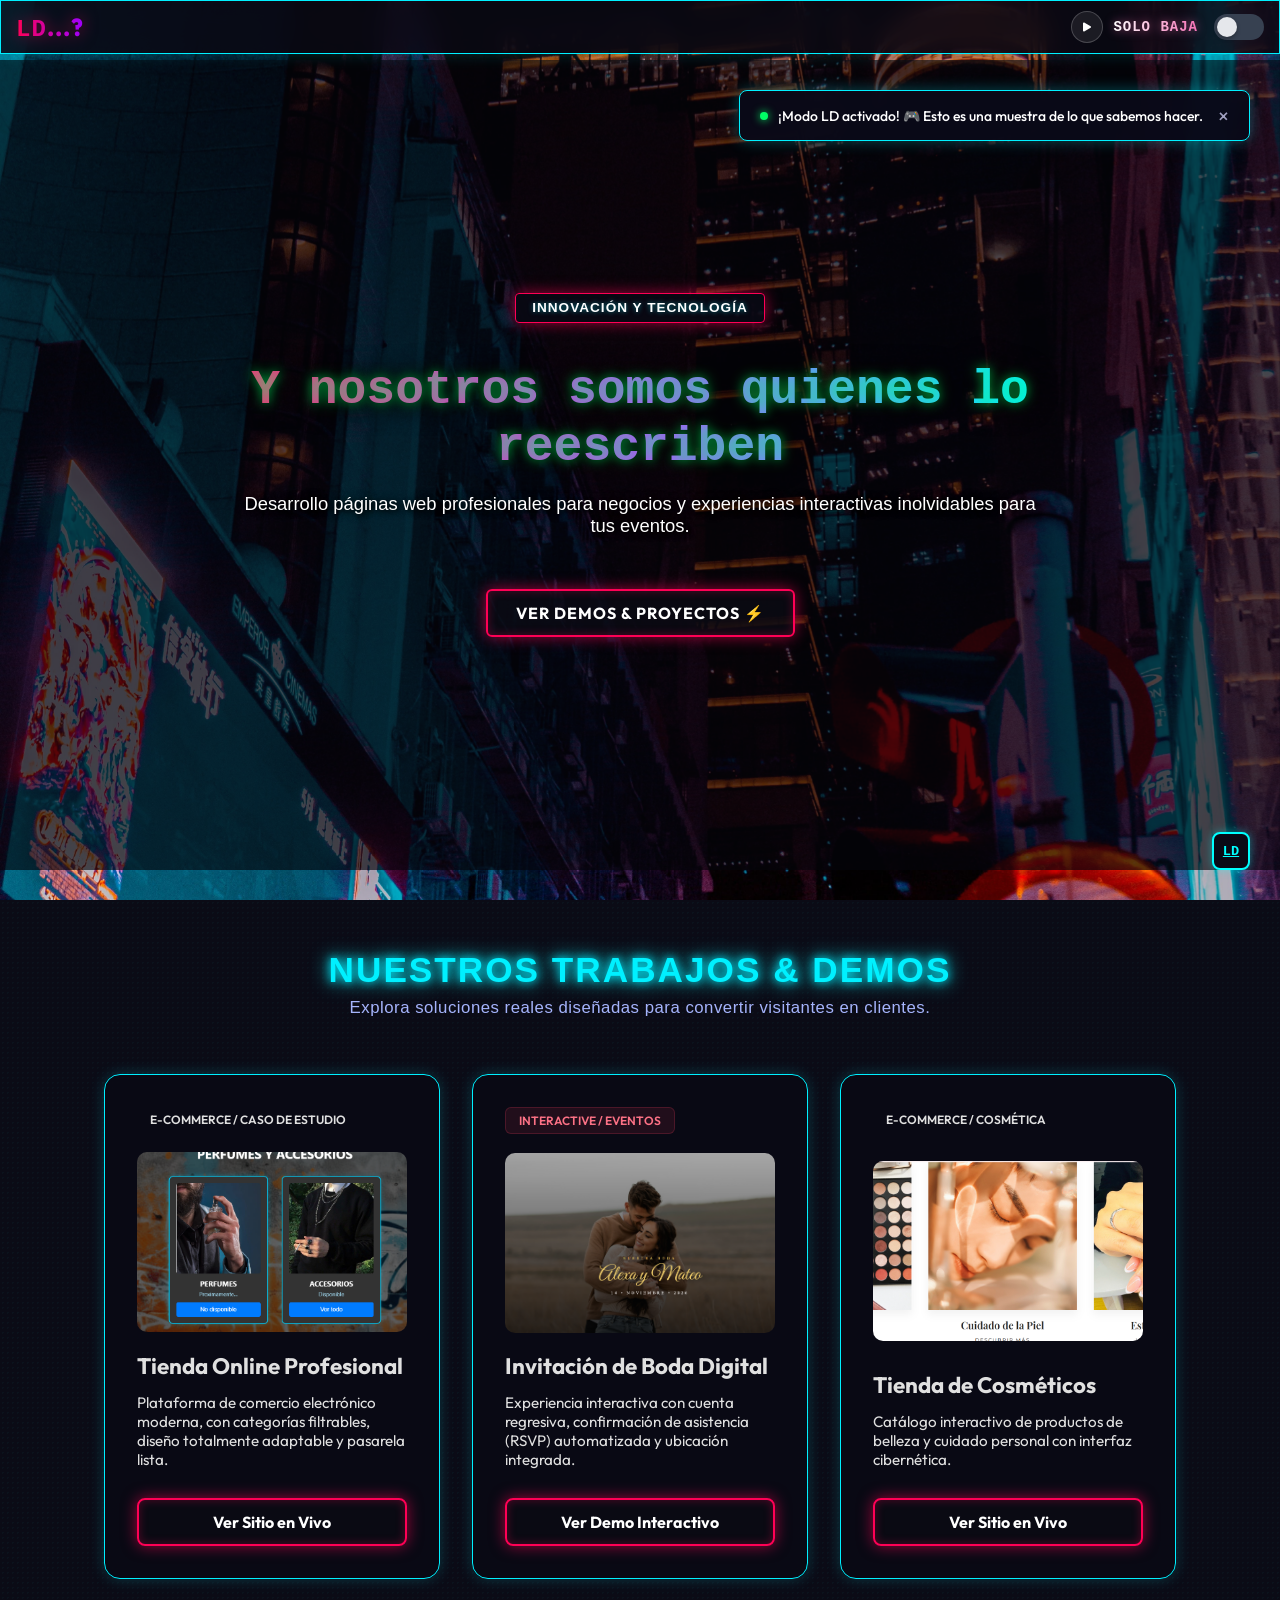
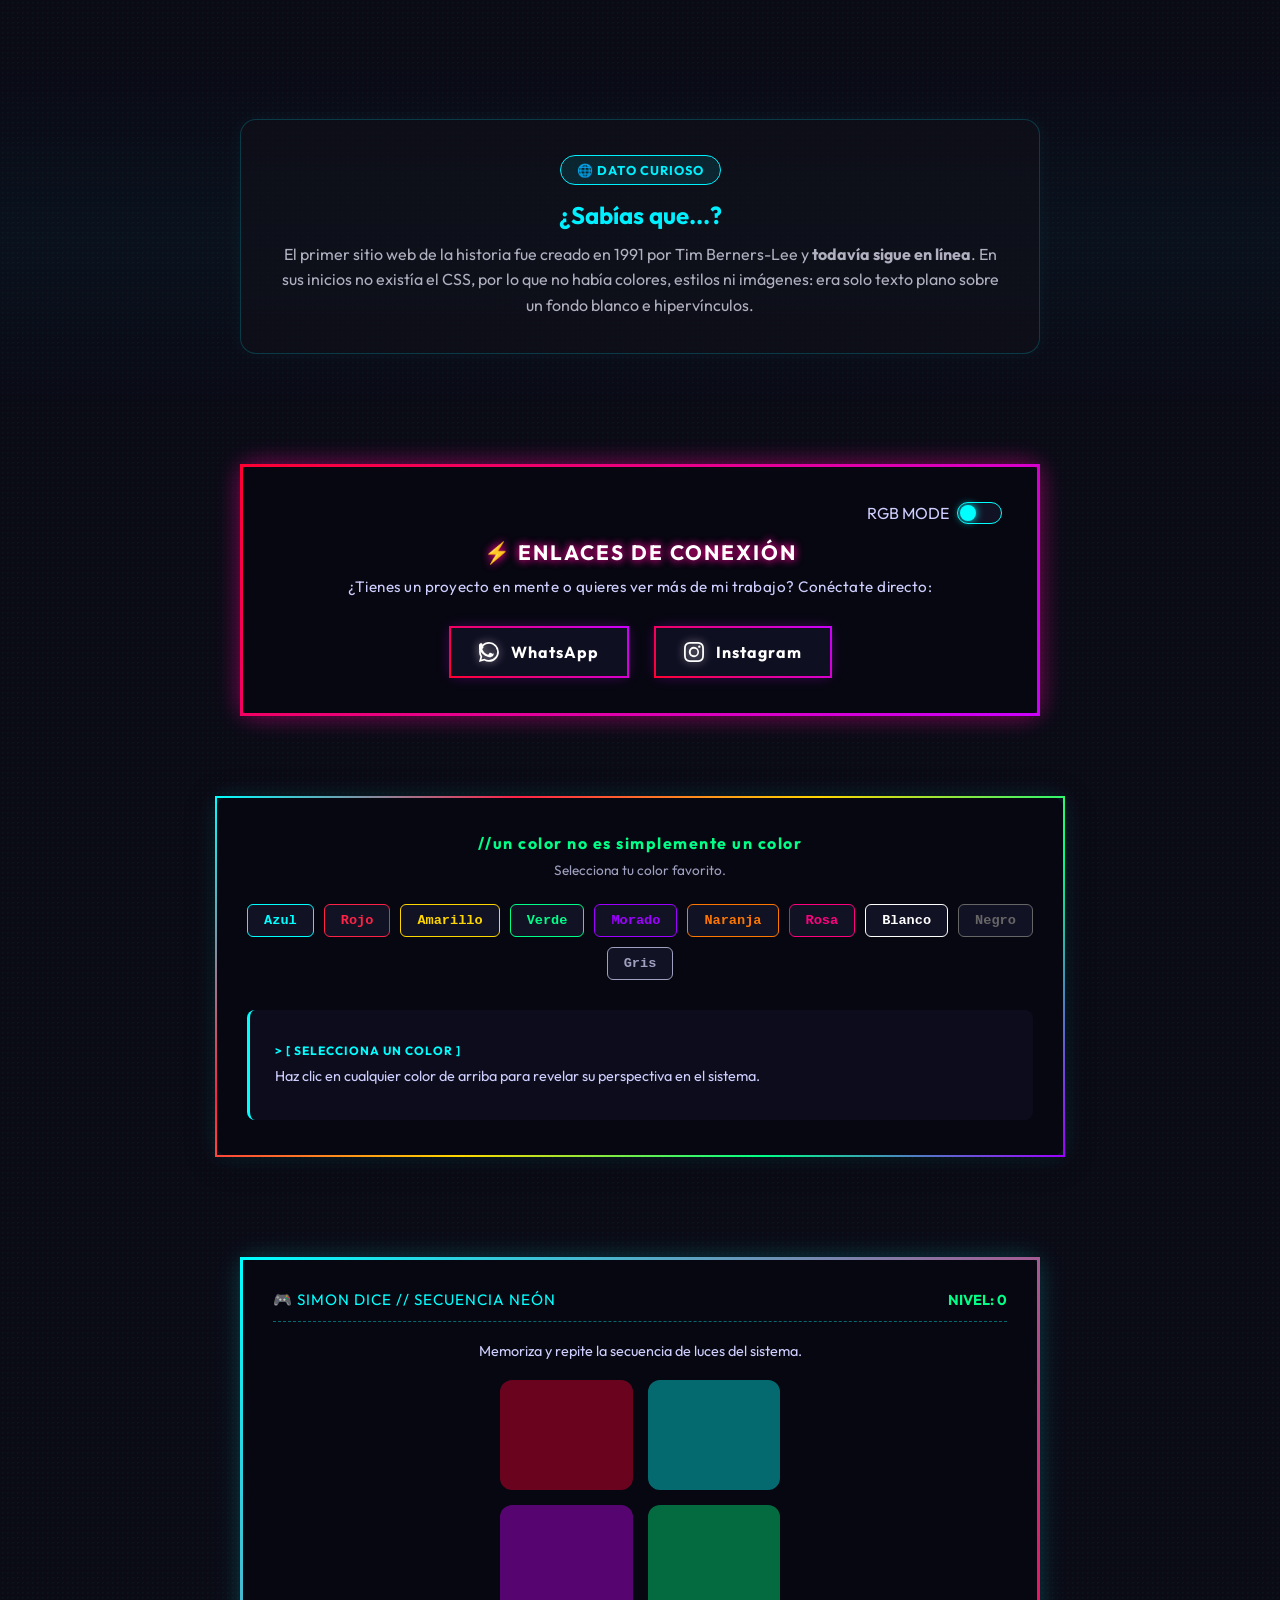
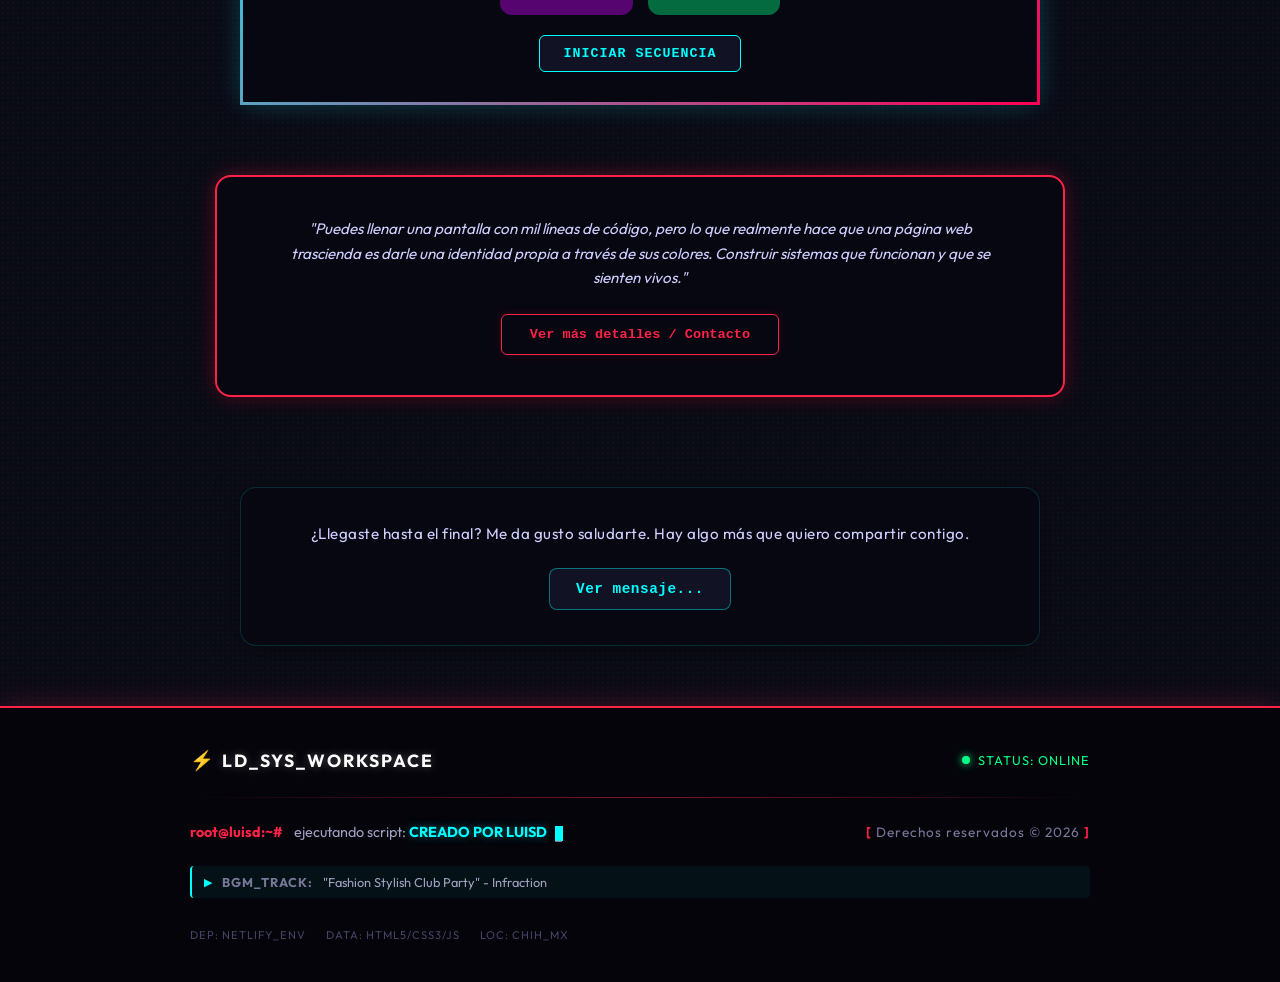
==== commit ace23717: "fix: corregir orientacion y movimiento de flecha hacia el switch" ====
--- a/modo-ld.html
+++ b/modo-ld.html
@@ -154,7 +154,7 @@
             </a>
             
             <!-- Botón de Instagram -->
-            <a href="https://instagram.com/tu-usuario" target="_blank" class="cyber-link">
+            <a href="https://instagram.com/luisfloressc" target="_blank" class="cyber-link">
                 <svg class="link-icon" xmlns="http://www.w3.org/2000/svg" width="22" height="22" fill="currentColor" viewBox="0 0 16 16">
                     <path d="M8 0C5.829 0 5.556.01 4.703.048 3.85.088 3.269.222 2.76.42a3.9 3.9 0 0 0-1.417.923A3.9 3.9 0 0 0 .42 2.76C.222 3.268.087 3.85.048 4.7.01 5.555 0 5.827 0 8.001c0 2.172.01 2.444.048 3.297.04.852.174 1.433.372 1.942.205.526.478.972.923 1.417.444.445.89.719 1.416.923.51.198 1.09.333 1.942.372C5.555 15.99 5.827 16 8 16s2.444-.01 3.298-.048c.851-.04 1.434-.174 1.943-.372a3.9 3.9 0 0 0 1.416-.923c.445-.445.718-.891.923-1.417.197-.509.332-1.09.372-1.942C15.99 10.445 16 10.173 16 8s-.01-2.445-.048-3.299c-.04-.851-.175-1.433-.372-1.941a3.9 3.9 0 0 0-.923-1.417A3.9 3.9 0 0 0 13.24.42c-.51-.198-1.092-.333-1.943-.372C10.443.01 10.172 0 7.998 0zm-.717 1.442h.718c2.136 0 2.389.007 3.232.046.78.035 1.204.166 1.486.275.373.145.64.319.92.599.28.28.453.546.598.92.11.281.24.705.275 1.485.039.843.047 1.096.047 3.231s-.008 2.389-.047 3.232c-.035.78-.166 1.203-.275 1.485a2.5 2.5 0 0 1-.599.919c-.28.28-.546.453-.92.598-.282.11-.705.24-1.485.276-.843.038-1.096.047-3.232.047s-2.39-.009-3.233-.047c-.78-.036-1.203-.166-1.485-.276a2.5 2.5 0 0 1-.92-.598 2.5 2.5 0 0 1-.6-.92c-.109-.281-.24-.705-.275-1.485-.038-.843-.046-1.096-.046-3.233s.008-2.388.046-3.231c.036-.78.166-1.204.276-1.486.145-.373.319-.64.599-.92.28-.28.546-.453.92-.598.282-.11.705-.24 1.485-.276.738-.034 1.024-.044 2.515-.045zm4.988 1.328a.96.96 0 1 0 0 1.92.96.96 0 0 0 0-1.92m-4.27 1.122a4.109 4.109 0 1 0 0 8.217 4.109 4.109 0 0 0 0-8.217m0 1.441a2.668 2.668 0 1 1 0 5.335 2.668 2.668 0 0 1 0-5.335"/>
                 </svg>
@@ -221,7 +221,7 @@
         <p class="identity-quote">
             "Puedes llenar una pantalla con mil líneas de código, pero lo que realmente hace que una página web trascienda es darle una identidad propia a través de sus colores. Construir sistemas que funcionan y que se sienten vivos."
         </p>
-        <a href="https://wa.me/52614XXXXXXXX?text=Hola,%20estoy%20interesado%20en%20crear%20una%20página%20web%20contigo." target="_blank" class="identity-btn">
+        <a href="https://wa.me/6361141044?text=Hola,%20estoy%20interesado%20en%20crear%20una%20página%20web%20contigo." target="_blank" class="identity-btn">
             Ver más detalles / Contacto
         </a>
     </div>
--- a/style.css
+++ b/style.css
@@ -447,13 +447,26 @@
 }
 /* --- MODO VIDEOJUEGO / GAMING --- */
 body.page-ld-custom {
+    position: relative;
+    background-color: #0b0b16;
+    margin: 0;
+    min-height: 100vh;
+}
+
+body.page-ld-custom::before {
+    content: "";
+    position: fixed !important;
+    top: 0;
+    left: 0;
+    width: 100vw;
+    height: 100vh;
     background-image: url('img/fondo-gaming.jpg') !important;
     background-size: cover !important;
     background-position: center !important;
     background-repeat: no-repeat !important;
-    background-attachment: fixed !important;
-}
-
+    z-index: -999 !important;
+    pointer-events: none;
+}
 /* Tarjetas con estilo de panel de juego / interfaz HUD */
 body.page-ld-custom .navbar,
 body.page-ld-custom .card {
@@ -1665,3 +1678,20 @@
     color: #00ffff;
     text-decoration: underline;
 }
+@keyframes parpadear-flecha {
+    0%, 100% {
+        opacity: 1;
+        transform: translateX(0);
+    }
+    50% {
+        opacity: 0.3;
+        transform: translateX(4px); /* Se mueve hacia la derecha apuntando al texto */
+    }
+}
+
+.flecha-parpadeante {
+    display: inline-block;
+    margin-right: 6px;
+    font-size: 1.1rem;
+    animation: parpadear-flecha 1s infinite ease-in-out;
+}
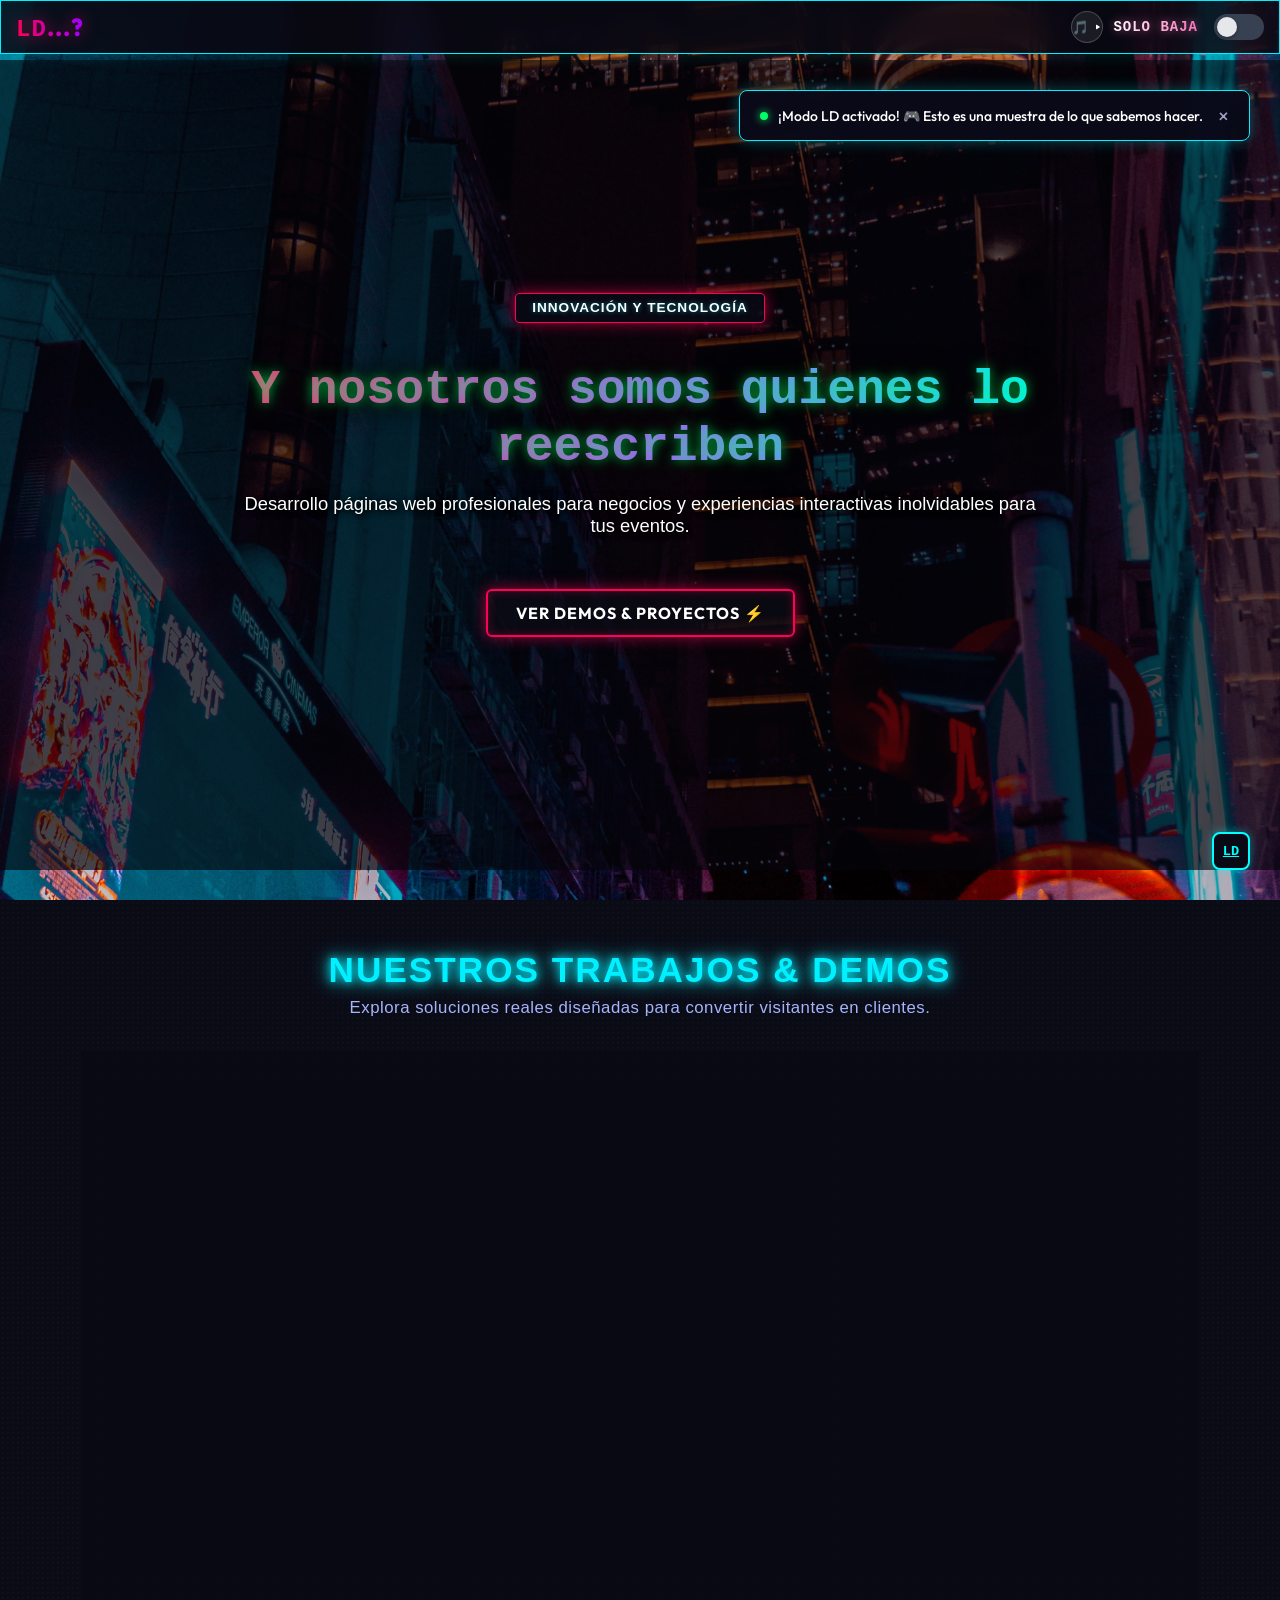
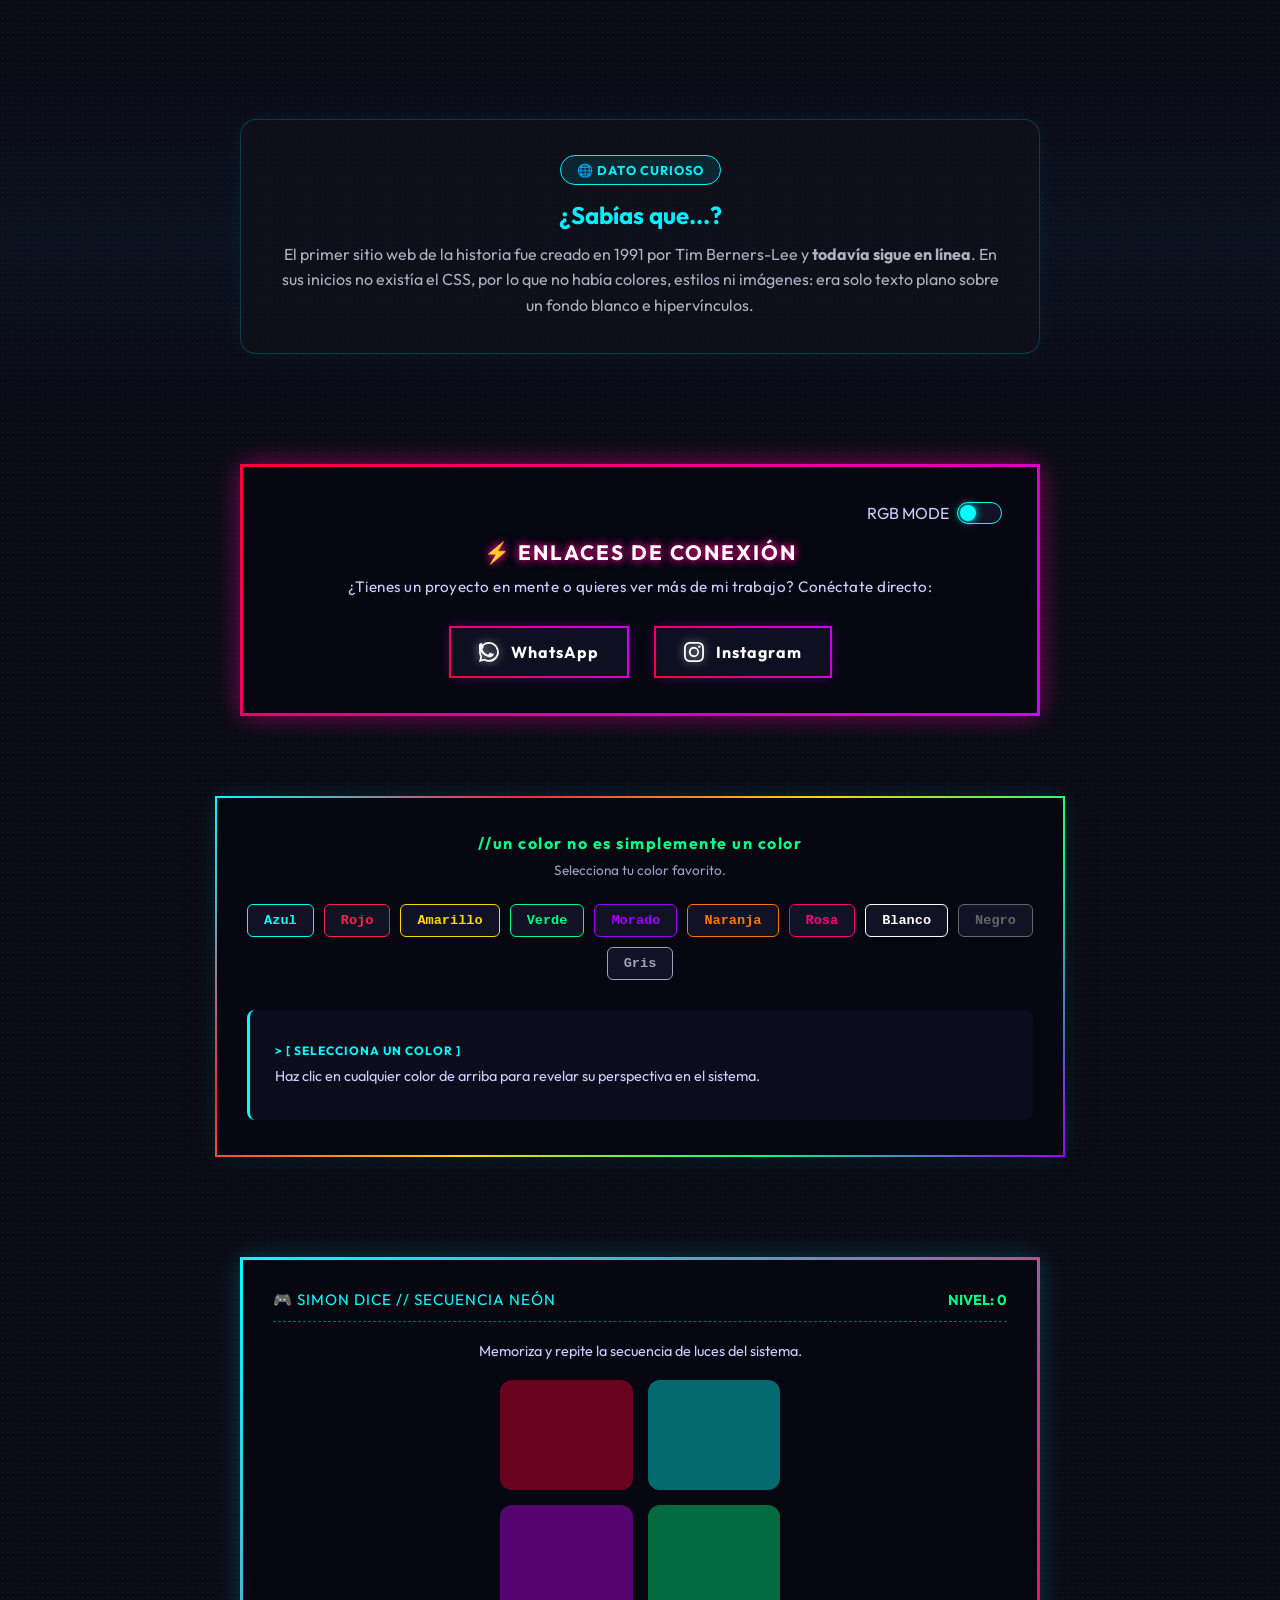
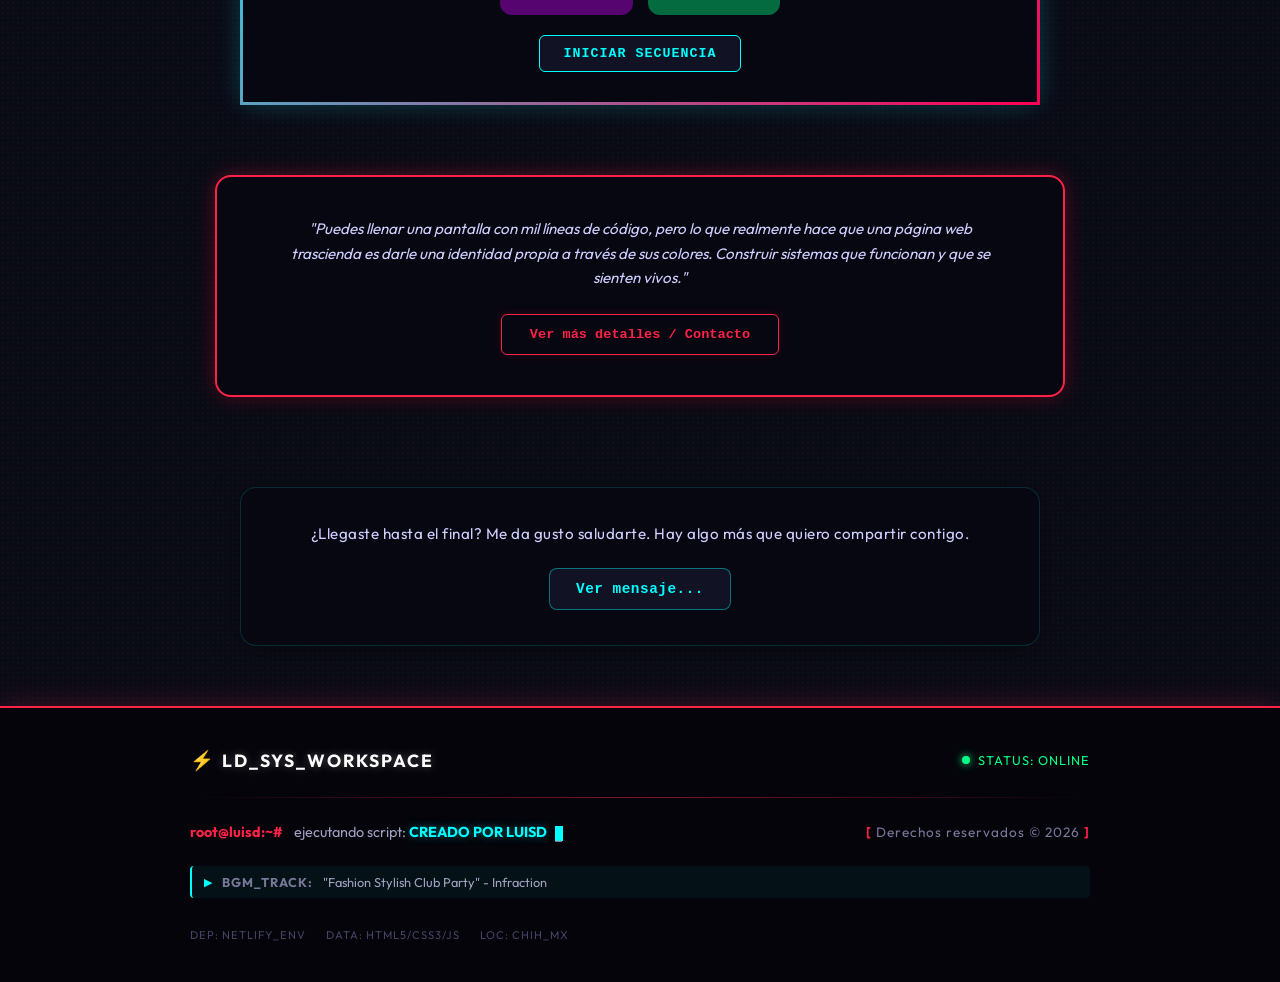
==== commit c99b3497: "feat: agregar emoji de musica parpadeante junto al icono de audio en modo ld" ====
--- a/modo-ld.html
+++ b/modo-ld.html
@@ -15,12 +15,13 @@
         
         <!-- Contenedor ordenado para que no se amontonen -->
         <div class="nav-actions">
-            <!-- Botón de Reproducir Música -->
-            <button id="music-btn" class="music-header-btn" title="Reproducir música">
-                <svg id="music-icon" xmlns="http://www.w3.org/2000/svg" width="16" height="16" fill="currentColor" viewBox="0 0 16 16">
-                    <path d="m11.596 8.697-6.363 3.692c-.54.313-1.233-.066-1.233-.697V4.308c0-.63.693-1.01 1.233-.696l6.363 3.692a.802.802 0 0 1 0 1.393z"/>
-                </svg>
-            </button>
+         <!-- Botón de Reproducir Música -->
+<button id="music-btn" class="music-header-btn" title="Reproducir música">
+    <span class="emoji-musica-parpadeante">🎵</span>
+    <svg id="music-icon" xmlns="http://www.w3.org/2000/svg" width="16" height="16" fill="currentColor" viewBox="0 0 16 16">
+        <path d="m11.596 8.697-6.363 3.692c-.54.313-1.233-.066-1.233-.697V4.308c0-.63.693-1.01 1.233-.696l6.363 3.692a.802.802 0 0 1 0 1.393z"/>
+    </svg>
+</button>  
 
             <!-- Tu switch de Modo Normal / Solo baja -->
             <a href="index.html" class="toggle-container">
@@ -154,7 +155,25 @@
             </a>
             
             <!-- Botón de Instagram -->
-            <a href="https://instagram.com/luisfloressc" target="_blank" class="cyber-link">
+            <a href="https://instagram.com/luisfloressc
+            
+            
+            
+            
+            
+            
+            
+            
+            
+            
+            
+            
+            
+            
+            
+            
+            
+            " target="_blank" class="cyber-link">
                 <svg class="link-icon" xmlns="http://www.w3.org/2000/svg" width="22" height="22" fill="currentColor" viewBox="0 0 16 16">
                     <path d="M8 0C5.829 0 5.556.01 4.703.048 3.85.088 3.269.222 2.76.42a3.9 3.9 0 0 0-1.417.923A3.9 3.9 0 0 0 .42 2.76C.222 3.268.087 3.85.048 4.7.01 5.555 0 5.827 0 8.001c0 2.172.01 2.444.048 3.297.04.852.174 1.433.372 1.942.205.526.478.972.923 1.417.444.445.89.719 1.416.923.51.198 1.09.333 1.942.372C5.555 15.99 5.827 16 8 16s2.444-.01 3.298-.048c.851-.04 1.434-.174 1.943-.372a3.9 3.9 0 0 0 1.416-.923c.445-.445.718-.891.923-1.417.197-.509.332-1.09.372-1.942C15.99 10.445 16 10.173 16 8s-.01-2.445-.048-3.299c-.04-.851-.175-1.433-.372-1.941a3.9 3.9 0 0 0-.923-1.417A3.9 3.9 0 0 0 13.24.42c-.51-.198-1.092-.333-1.943-.372C10.443.01 10.172 0 7.998 0zm-.717 1.442h.718c2.136 0 2.389.007 3.232.046.78.035 1.204.166 1.486.275.373.145.64.319.92.599.28.28.453.546.598.92.11.281.24.705.275 1.485.039.843.047 1.096.047 3.231s-.008 2.389-.047 3.232c-.035.78-.166 1.203-.275 1.485a2.5 2.5 0 0 1-.599.919c-.28.28-.546.453-.92.598-.282.11-.705.24-1.485.276-.843.038-1.096.047-3.232.047s-2.39-.009-3.233-.047c-.78-.036-1.203-.166-1.485-.276a2.5 2.5 0 0 1-.92-.598 2.5 2.5 0 0 1-.6-.92c-.109-.281-.24-.705-.275-1.485-.038-.843-.046-1.096-.046-3.233s.008-2.388.046-3.231c.036-.78.166-1.204.276-1.486.145-.373.319-.64.599-.92.28-.28.546-.453.92-.598.282-.11.705-.24 1.485-.276.738-.034 1.024-.044 2.515-.045zm4.988 1.328a.96.96 0 1 0 0 1.92.96.96 0 0 0 0-1.92m-4.27 1.122a4.109 4.109 0 1 0 0 8.217 4.109 4.109 0 0 0 0-8.217m0 1.441a2.668 2.668 0 1 1 0 5.335 2.668 2.668 0 0 1 0-5.335"/>
                 </svg>
--- a/style.css
+++ b/style.css
@@ -1694,4 +1694,20 @@
     margin-right: 6px;
     font-size: 1.1rem;
     animation: parpadear-flecha 1s infinite ease-in-out;
+}
+@keyframes parpadear-emoji {
+    0%, 100% {
+        opacity: 1;
+        transform: scale(1);
+    }
+    50% {
+        opacity: 0.3;
+        transform: scale(0.9);
+    }
+}
+
+.emoji-musica-parpadeante {
+    display: inline-block;
+    margin-right: 5px;
+    animation: parpadear-emoji 1s infinite ease-in-out;
 }
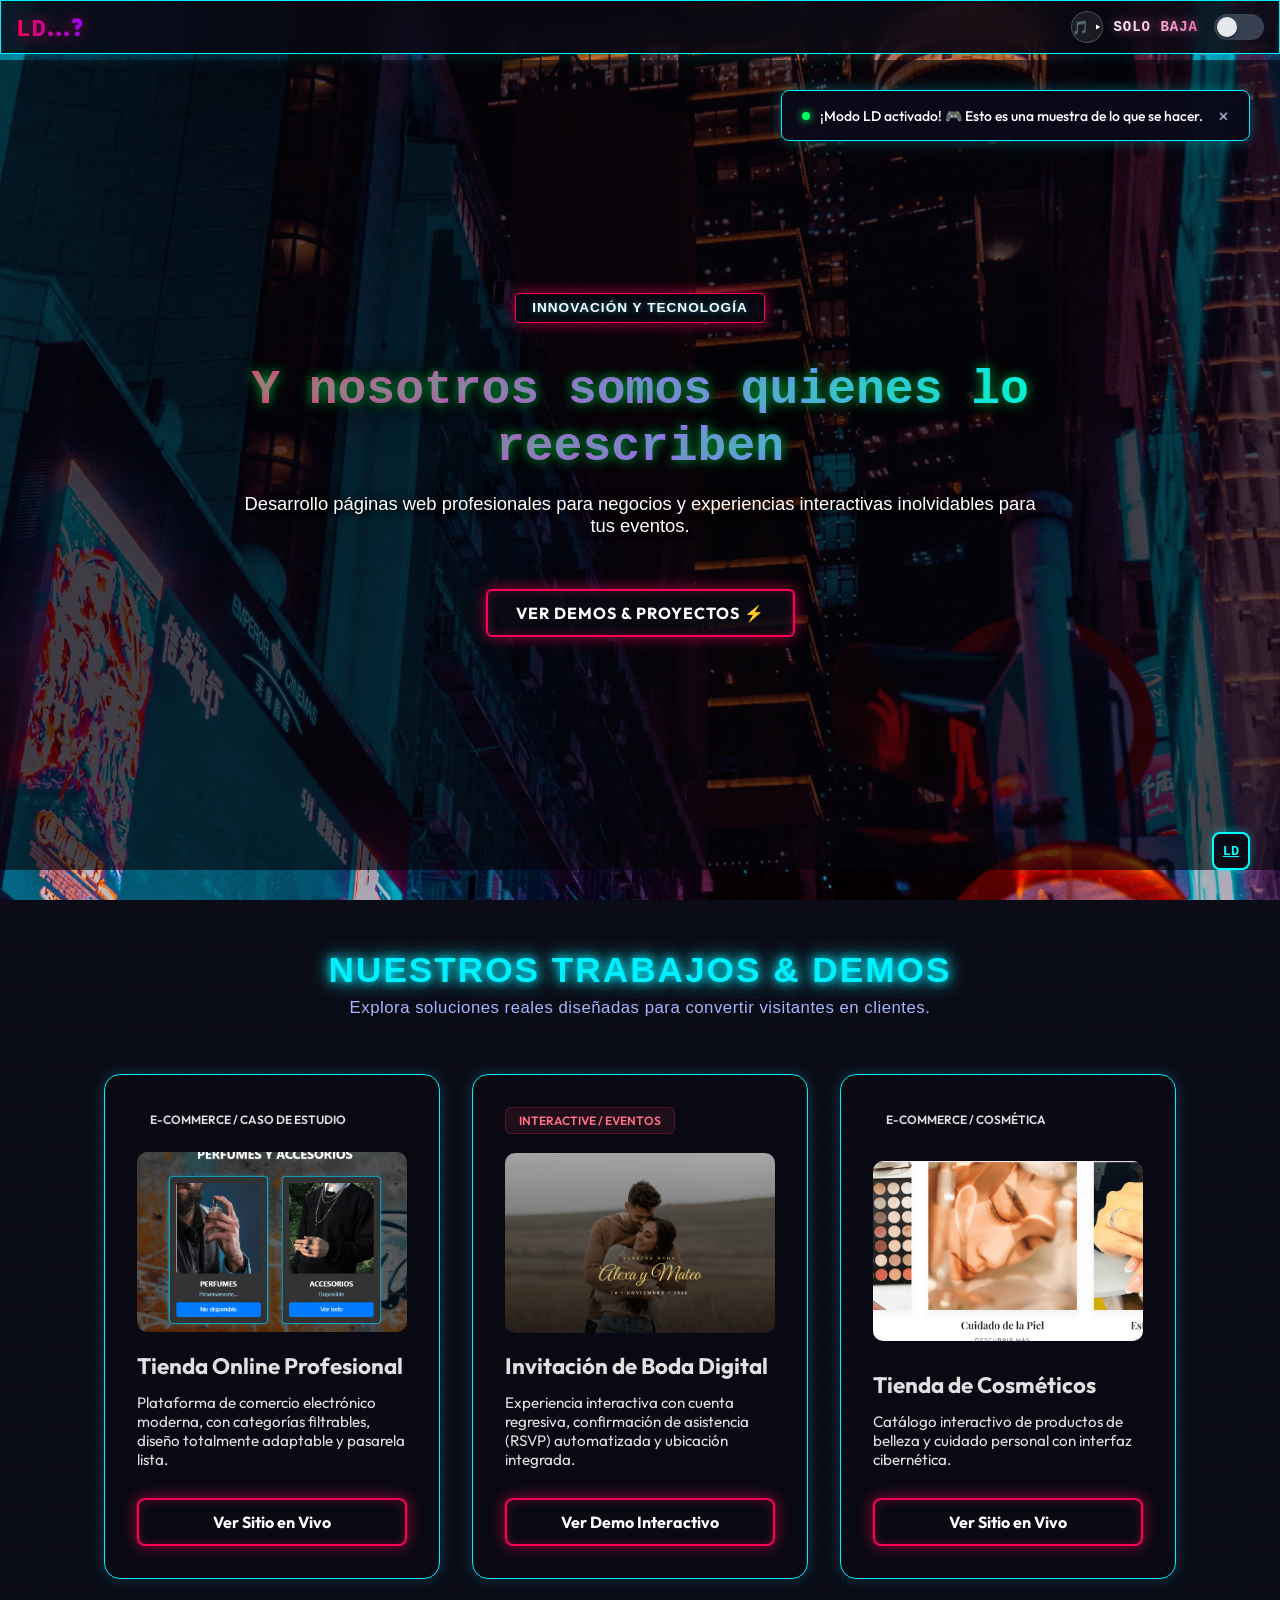
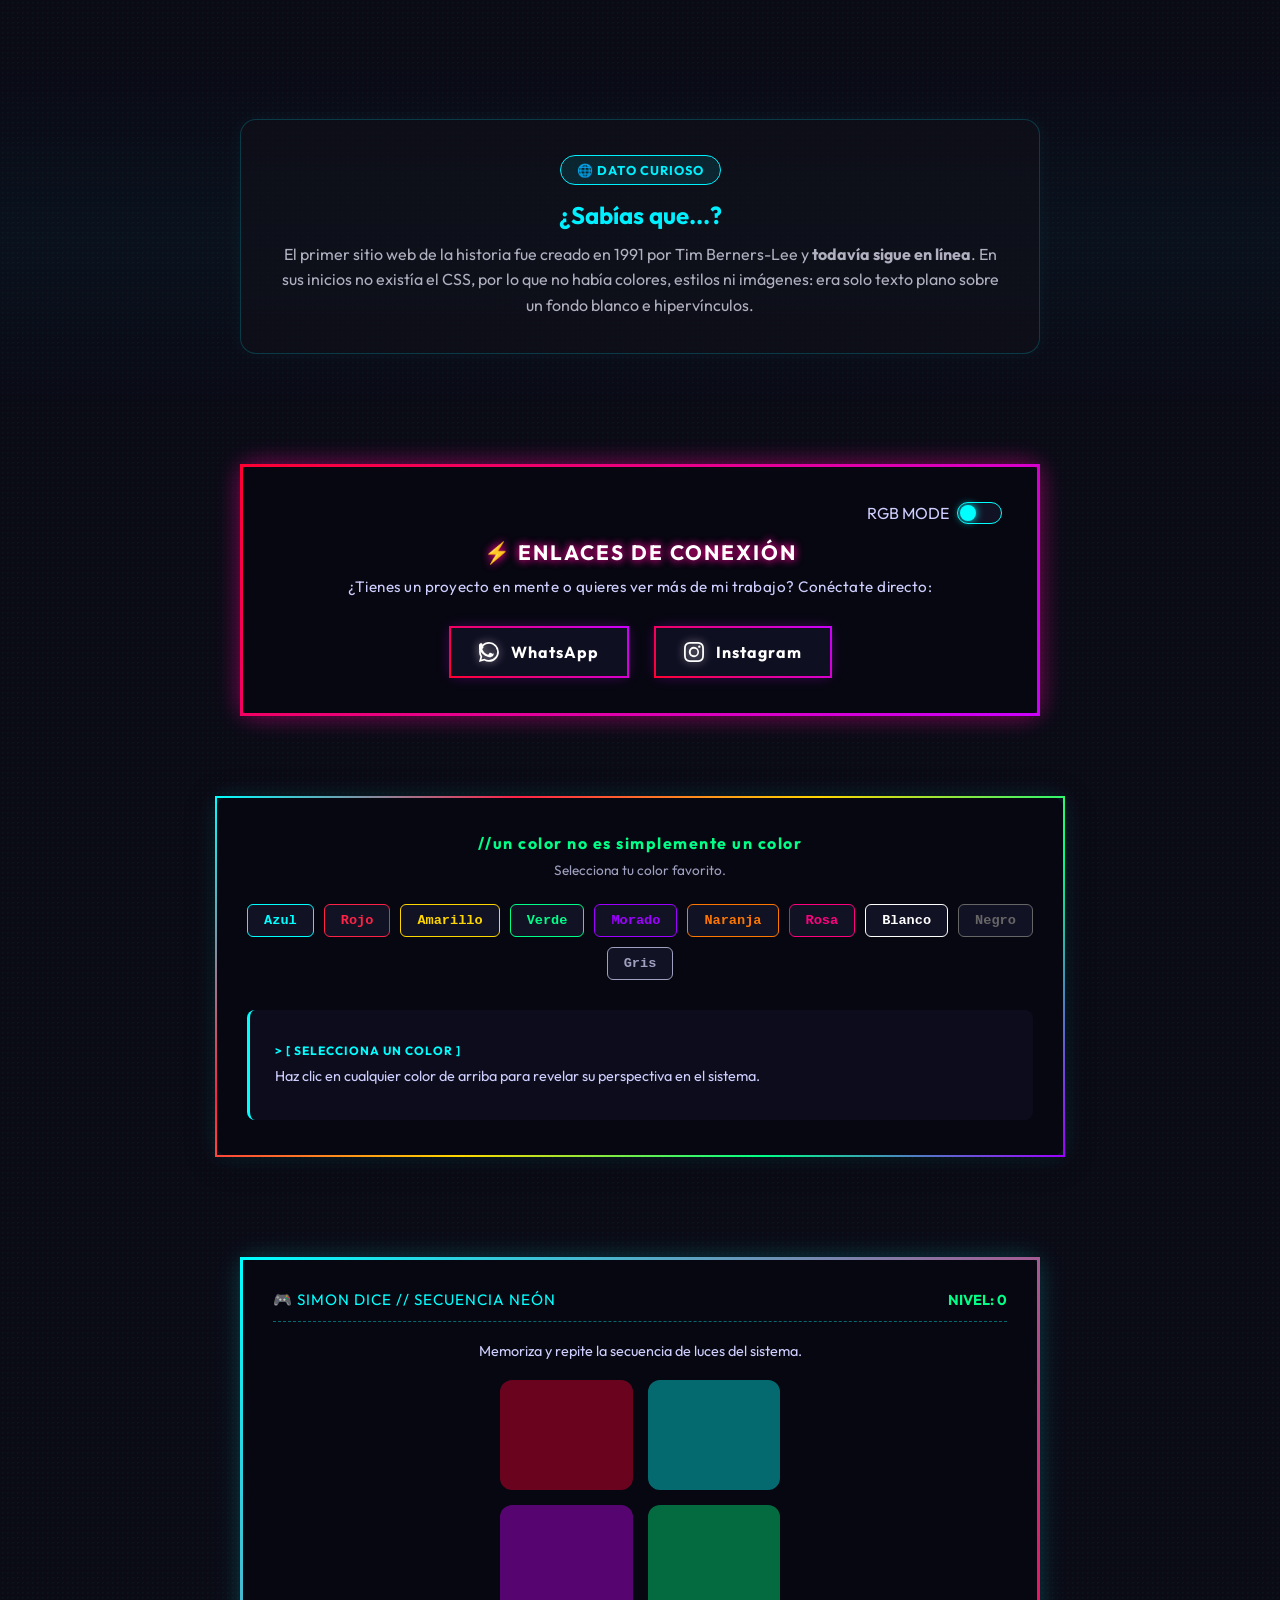
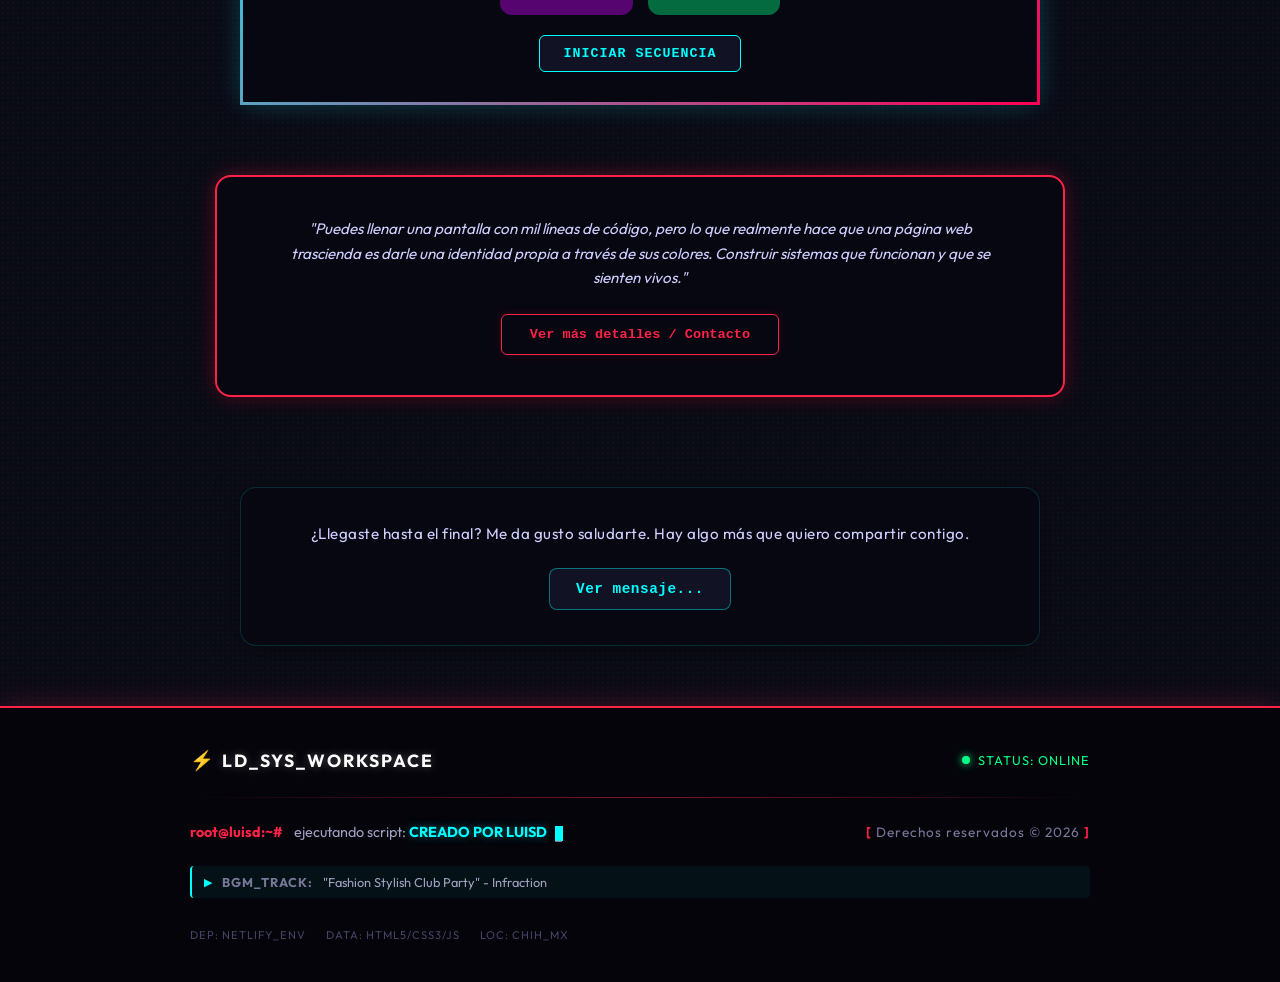
==== commit 5ce03362: "Actualización de cambios LD Studio" ====
--- a/modo-ld.html
+++ b/modo-ld.html
@@ -36,7 +36,7 @@
     <div id="welcome-toast" class="gaming-toast">
         <div class="toast-content">
             <span class="toast-dot"></span>
-            <p>¡Modo LD activado! 🎮 Esto es una muestra de lo que sabemos hacer.</p>
+            <p>¡Modo LD activado! 🎮 Esto es una muestra de lo que se hacer.</p>
         </div>
         <button id="close-toast" class="toast-close">&times;</button>
     </div>
--- a/style.css
+++ b/style.css
@@ -1710,4 +1710,4 @@
     display: inline-block;
     margin-right: 5px;
     animation: parpadear-emoji 1s infinite ease-in-out;
-}+}
